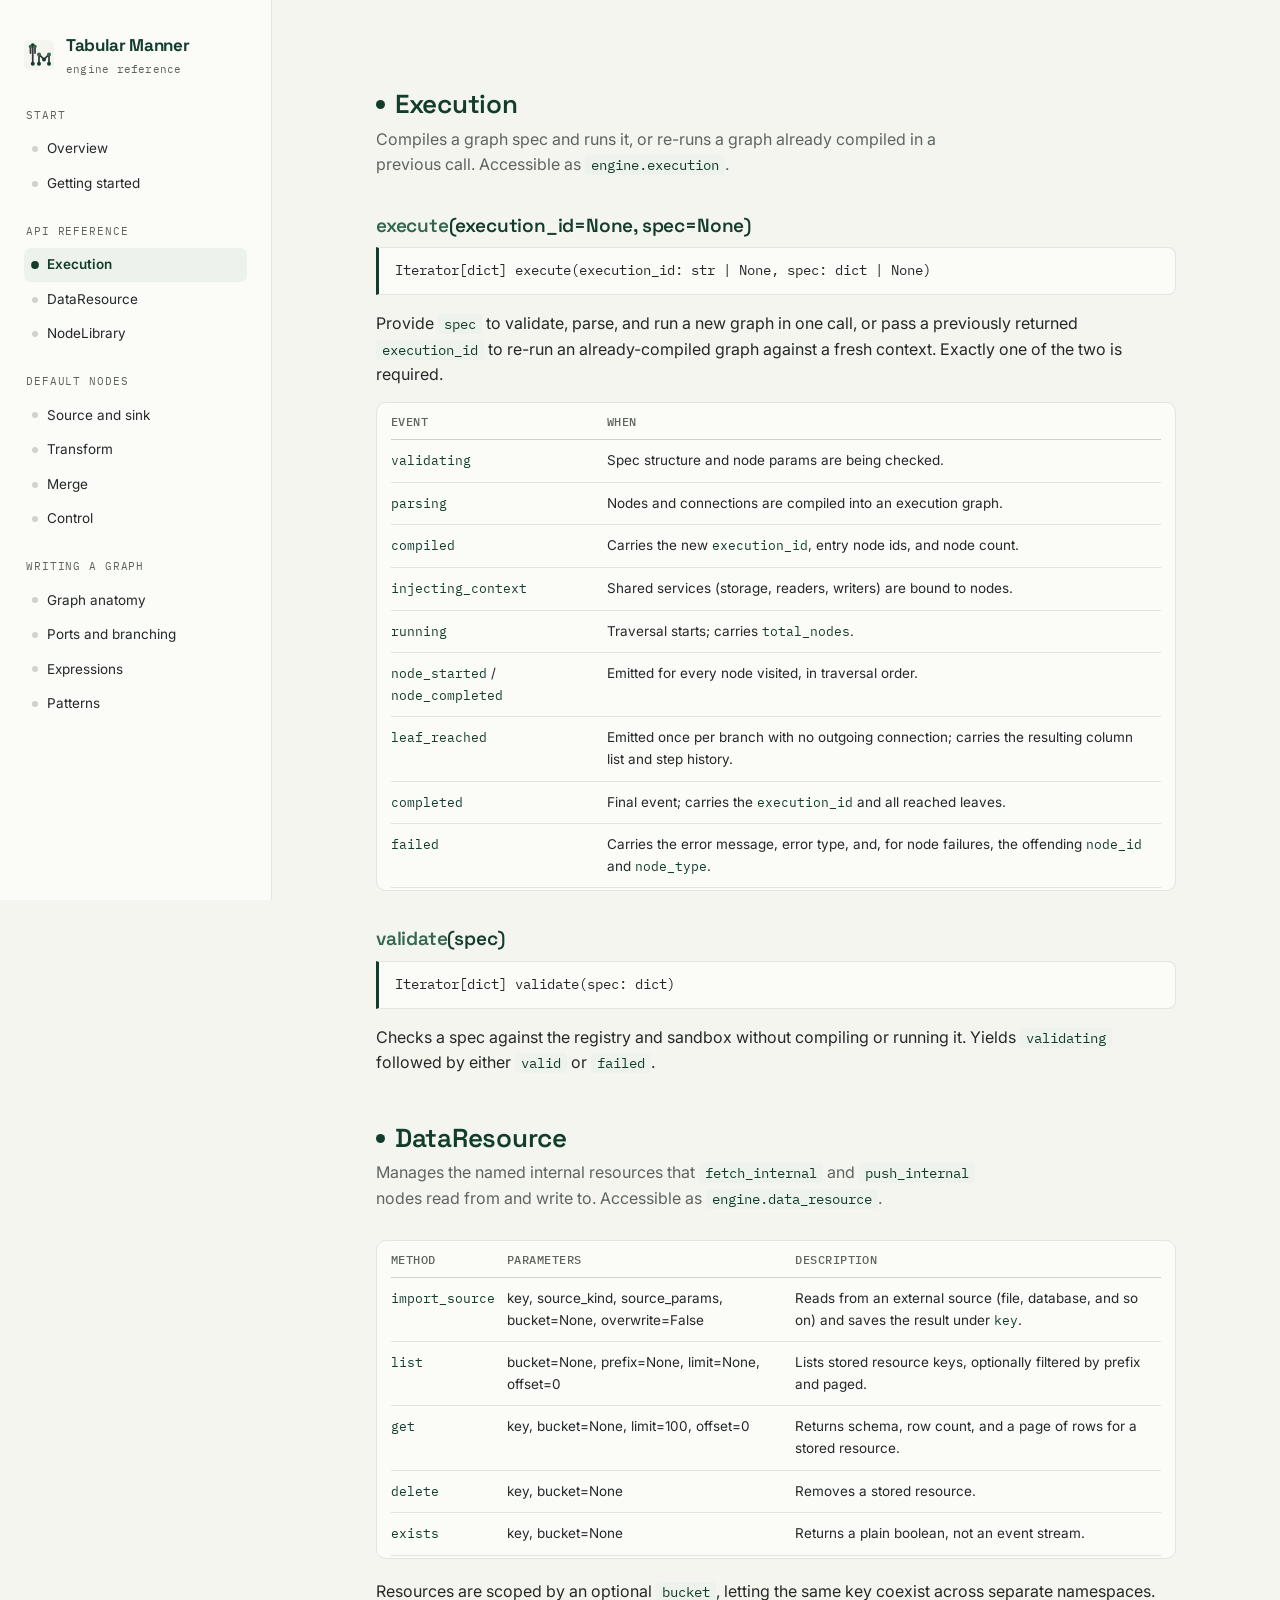
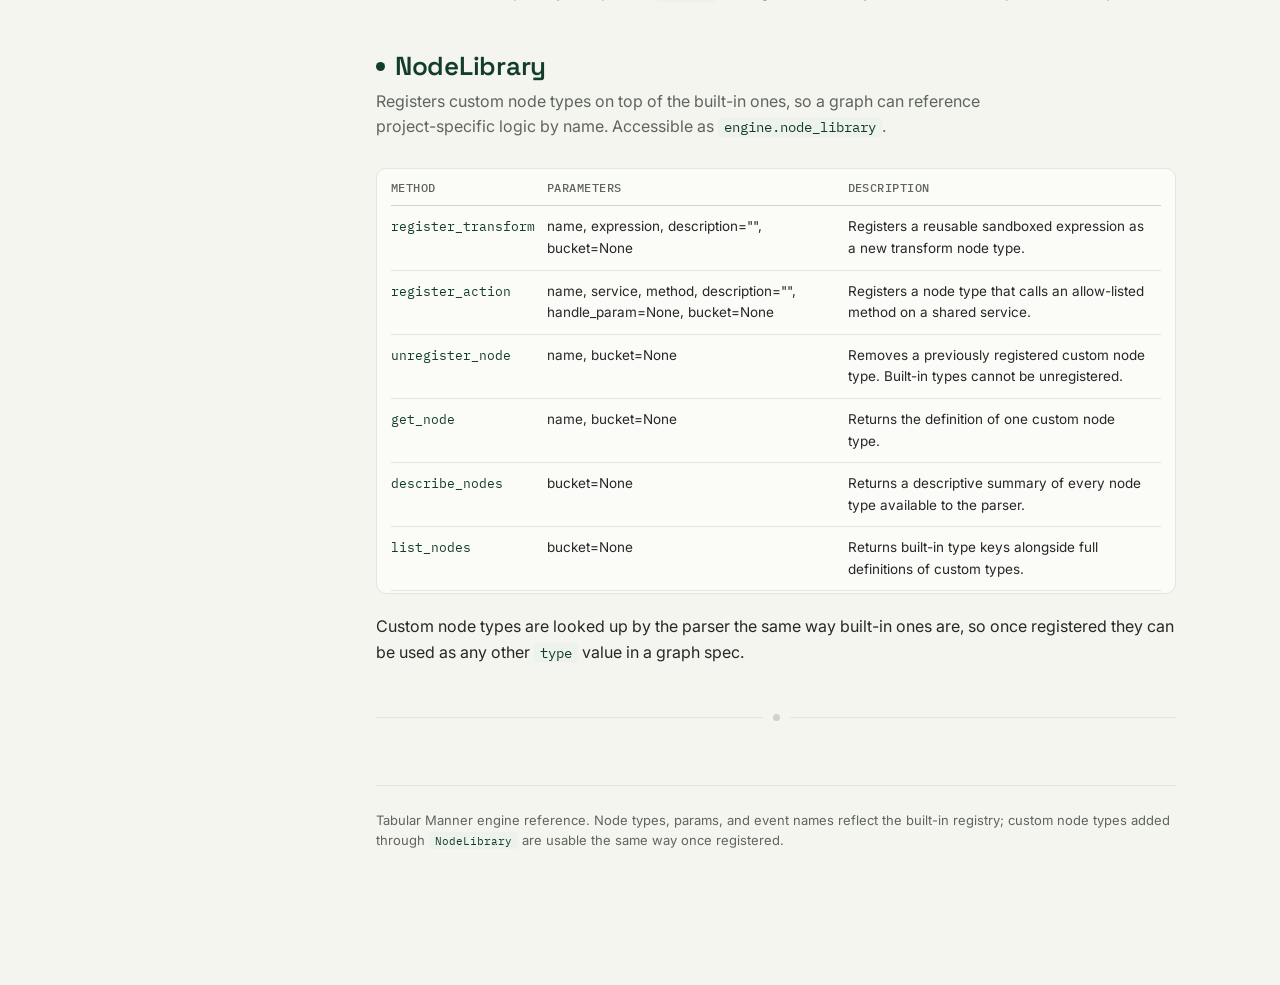
==== docs/api-reference.html @ 971b47f9 "docs: split reference into docs/ pages and drop root index.html" ====
<!DOCTYPE html>
<html lang="vi">
<head>
<meta charset="UTF-8">
<meta name="viewport" content="width=device-width, initial-scale=1.0">
<title>API reference - Tabular Manner</title>
<link rel="preconnect" href="https://fonts.googleapis.com">
<link rel="preconnect" href="https://fonts.gstatic.com" crossorigin>
<link href="https://fonts.googleapis.com/css2?family=Space+Grotesk:wght@400;500;600;700&family=Inter:wght@400;500;600&family=IBM+Plex+Mono:wght@400;500;600&display=swap" rel="stylesheet">
<link rel="stylesheet" href="assets/style.css">
</head>
<body>

<div class="shell">

  <nav class="sidebar">
    <a class="brand" href="index.html#top">
      <svg width="30" height="30" viewBox="0 0 240 240" xmlns="http://www.w3.org/2000/svg">
        <rect x="0" y="0" width="240" height="240" rx="40" fill="#F5F5EF"/>
        <g stroke="#343A3C" stroke-width="14" stroke-linecap="round" fill="none">
          <line x1="70" y1="42" x2="70" y2="190"/>
          <line x1="52" y1="52" x2="52" y2="104"/>
          <line x1="88" y1="52" x2="88" y2="104"/>
        </g>
        <circle cx="70" cy="42" r="16" fill="#123D2C"/>
        <circle cx="52" cy="52" r="14" fill="#32664D"/>
        <circle cx="88" cy="52" r="14" fill="#32664D"/>
        <circle cx="70" cy="190" r="16" fill="#123D2C"/>
        <path d="M 120 190 L 120 115 L 160 155 L 200 115 L 200 190" stroke="#343A3C" stroke-width="14" stroke-linecap="round" stroke-linejoin="round" fill="none"/>
        <circle cx="120" cy="190" r="16" fill="#123D2C"/>
        <circle cx="120" cy="115" r="16" fill="#32664D"/>
        <circle cx="160" cy="155" r="16" fill="#123D2C"/>
        <circle cx="200" cy="115" r="16" fill="#32664D"/>
        <circle cx="200" cy="190" r="16" fill="#123D2C"/>
      </svg>
      <span>
        <span class="brand-text">Tabular Manner</span>
        <span class="brand-sub">engine reference</span>
      </span>
    </a>

    <div class="nav-group">
      <p class="nav-eyebrow">Start</p>
      <ul>
        <li><a class="nav-link" href="index.html#overview"><span class="dot"></span>Overview</a></li>
        <li><a class="nav-link" href="index.html#getting-started"><span class="dot"></span>Getting started</a></li>
      </ul>
    </div>

    <div class="nav-group">
      <p class="nav-eyebrow">API reference</p>
      <ul>
        <li><a class="nav-link" href="api-reference.html#api-execution"><span class="dot"></span>Execution</a></li>
        <li><a class="nav-link" href="api-reference.html#api-data-resource"><span class="dot"></span>DataResource</a></li>
        <li><a class="nav-link" href="api-reference.html#api-node-library"><span class="dot"></span>NodeLibrary</a></li>
      </ul>
    </div>

    <div class="nav-group">
      <p class="nav-eyebrow">Default nodes</p>
      <ul>
        <li><a class="nav-link" href="nodes/io.html#nodes-io"><span class="dot"></span>Source and sink</a></li>
        <li><a class="nav-link" href="nodes/transform.html#nodes-transform"><span class="dot"></span>Transform</a></li>
        <li><a class="nav-link" href="nodes/merge.html#nodes-merge"><span class="dot"></span>Merge</a></li>
        <li><a class="nav-link" href="nodes/control.html#nodes-control"><span class="dot"></span>Control</a></li>
      </ul>
    </div>

    <div class="nav-group">
      <p class="nav-eyebrow">Writing a graph</p>
      <ul>
        <li><a class="nav-link" href="writing-a-graph.html#graph-anatomy"><span class="dot"></span>Graph anatomy</a></li>
        <li><a class="nav-link" href="writing-a-graph.html#graph-ports"><span class="dot"></span>Ports and branching</a></li>
        <li><a class="nav-link" href="writing-a-graph.html#graph-expressions"><span class="dot"></span>Expressions</a></li>
        <li><a class="nav-link" href="writing-a-graph.html#graph-examples"><span class="dot"></span>Patterns</a></li>
      </ul>
    </div>
  </nav>

  <main id="api-reference">
    <div class="content">

      <section id="api-execution">
        <h2>Execution</h2>
        <p class="section-desc">Compiles a graph spec and runs it, or re-runs a graph already compiled in a previous call. Accessible as <code class="inline">engine.execution</code>.</p>

        <h3><span class="mono-title">execute</span>(execution_id=None, spec=None)</h3>
        <div class="sig">Iterator[dict] execute(execution_id: str | None, spec: dict | None)</div>
        <p>Provide <code class="inline">spec</code> to validate, parse, and run a new graph in one call, or pass a previously returned <code class="inline">execution_id</code> to re-run an already-compiled graph against a fresh context. Exactly one of the two is required.</p>

        <div class="table-wrap">
          <table>
            <thead><tr><th>Event</th><th>When</th></tr></thead>
            <tbody>
              <tr><td><code>validating</code></td><td class="muted">Spec structure and node params are being checked.</td></tr>
              <tr><td><code>parsing</code></td><td class="muted">Nodes and connections are compiled into an execution graph.</td></tr>
              <tr><td><code>compiled</code></td><td class="muted">Carries the new <code>execution_id</code>, entry node ids, and node count.</td></tr>
              <tr><td><code>injecting_context</code></td><td class="muted">Shared services (storage, readers, writers) are bound to nodes.</td></tr>
              <tr><td><code>running</code></td><td class="muted">Traversal starts; carries <code>total_nodes</code>.</td></tr>
              <tr><td><code>node_started</code> / <code>node_completed</code></td><td class="muted">Emitted for every node visited, in traversal order.</td></tr>
              <tr><td><code>leaf_reached</code></td><td class="muted">Emitted once per branch with no outgoing connection; carries the resulting column list and step history.</td></tr>
              <tr><td><code>completed</code></td><td class="muted">Final event; carries the <code>execution_id</code> and all reached leaves.</td></tr>
              <tr><td><code>failed</code></td><td class="muted">Carries the error message, error type, and, for node failures, the offending <code>node_id</code> and <code>node_type</code>.</td></tr>
            </tbody>
          </table>
        </div>

        <h3><span class="mono-title">validate</span>(spec)</h3>
        <div class="sig">Iterator[dict] validate(spec: dict)</div>
        <p>Checks a spec against the registry and sandbox without compiling or running it. Yields <code class="inline">validating</code> followed by either <code class="inline">valid</code> or <code class="inline">failed</code>.</p>
      </section>

      <section id="api-data-resource">
        <h2>DataResource</h2>
        <p class="section-desc">Manages the named internal resources that <code class="inline">fetch_internal</code> and <code class="inline">push_internal</code> nodes read from and write to. Accessible as <code class="inline">engine.data_resource</code>.</p>

        <div class="table-wrap">
          <table>
            <thead><tr><th>Method</th><th>Parameters</th><th>Description</th></tr></thead>
            <tbody>
              <tr><td><code>import_source</code></td><td class="muted">key, source_kind, source_params, bucket=None, overwrite=False</td><td>Reads from an external source (file, database, and so on) and saves the result under <code>key</code>.</td></tr>
              <tr><td><code>list</code></td><td class="muted">bucket=None, prefix=None, limit=None, offset=0</td><td>Lists stored resource keys, optionally filtered by prefix and paged.</td></tr>
              <tr><td><code>get</code></td><td class="muted">key, bucket=None, limit=100, offset=0</td><td>Returns schema, row count, and a page of rows for a stored resource.</td></tr>
              <tr><td><code>delete</code></td><td class="muted">key, bucket=None</td><td>Removes a stored resource.</td></tr>
              <tr><td><code>exists</code></td><td class="muted">key, bucket=None</td><td>Returns a plain boolean, not an event stream.</td></tr>
            </tbody>
          </table>
        </div>
        <p>Resources are scoped by an optional <code class="inline">bucket</code>, letting the same key coexist across separate namespaces.</p>
      </section>

      <section id="api-node-library">
        <h2>NodeLibrary</h2>
        <p class="section-desc">Registers custom node types on top of the built-in ones, so a graph can reference project-specific logic by name. Accessible as <code class="inline">engine.node_library</code>.</p>

        <div class="table-wrap">
          <table>
            <thead><tr><th>Method</th><th>Parameters</th><th>Description</th></tr></thead>
            <tbody>
              <tr><td><code>register_transform</code></td><td class="muted">name, expression, description="", bucket=None</td><td>Registers a reusable sandboxed expression as a new transform node type.</td></tr>
              <tr><td><code>register_action</code></td><td class="muted">name, service, method, description="", handle_param=None, bucket=None</td><td>Registers a node type that calls an allow-listed method on a shared service.</td></tr>
              <tr><td><code>unregister_node</code></td><td class="muted">name, bucket=None</td><td>Removes a previously registered custom node type. Built-in types cannot be unregistered.</td></tr>
              <tr><td><code>get_node</code></td><td class="muted">name, bucket=None</td><td>Returns the definition of one custom node type.</td></tr>
              <tr><td><code>describe_nodes</code></td><td class="muted">bucket=None</td><td>Returns a descriptive summary of every node type available to the parser.</td></tr>
              <tr><td><code>list_nodes</code></td><td class="muted">bucket=None</td><td>Returns built-in type keys alongside full definitions of custom types.</td></tr>
            </tbody>
          </table>
        </div>
        <p>Custom node types are looked up by the parser the same way built-in ones are, so once registered they can be used as any other <code class="inline">type</code> value in a graph spec.</p>
      </section>

      <div class="edge-divider"><span class="node"></span></div>



      <footer>
        <p>Tabular Manner engine reference. Node types, params, and event names reflect the built-in registry; custom node types added through <code class="inline">NodeLibrary</code> are usable the same way once registered.</p>
      </footer>

    </div>
  </main>

</div>

<script src="assets/site.js"></script>

</body>
</html>
---- docs/assets/style.css ----
:root{
    --paper:#F5F5EF;
    --paper-soft:#FBFBF8;
    --line:#E2E5E0;
    --line-strong:#CFD3CB;
    --ink:#242927;
    --ink-soft:#5E655F;
    --forest:#123D2C;
    --sage:#32664D;
    --sage-soft:#EDF2EC;
    --code-bg:#12241C;
    --code-ink:#DDE8E0;
    --code-accent:#8FC9A6;
    --radius:10px;
    --maxw:800px;
    --nav-w:272px;
  }

  *{ box-sizing:border-box; }

  html{ scroll-behavior:smooth; }
  @media (prefers-reduced-motion: reduce){
    html{ scroll-behavior:auto; }
    *{ animation-duration:0.001ms !important; transition-duration:0.001ms !important; }
  }

  body{
    margin:0;
    background:var(--paper);
    color:var(--ink);
    font-family:'Inter', system-ui, sans-serif;
    font-size:16px;
    line-height:1.6;
  }

  ::selection{ background:var(--sage); color:var(--paper); }

  h1,h2,h3,h4{
    font-family:'Space Grotesk', 'Inter', sans-serif;
    color:var(--forest);
    font-weight:600;
    line-height:1.25;
    letter-spacing:-0.01em;
  }

  code, pre, .mono{
    font-family:'IBM Plex Mono', ui-monospace, monospace;
  }

  a{ color:var(--sage); }

  /* ---------- layout shell ---------- */

  .shell{
    display:grid;
    grid-template-columns:var(--nav-w) 1fr;
    min-height:100vh;
  }

  .sidebar{
    position:sticky;
    top:0;
    height:100vh;
    overflow-y:auto;
    padding:32px 24px 40px;
    border-right:1px solid var(--line);
    background:var(--paper-soft);
  }

  .brand{
    display:flex;
    align-items:center;
    gap:12px;
    margin-bottom:28px;
    text-decoration:none;
  }

  .brand svg{ flex:none; }

  .brand-text{
    font-family:'Space Grotesk', sans-serif;
    font-weight:700;
    font-size:17px;
    color:var(--forest);
    letter-spacing:-0.02em;
  }

  .brand-sub{
    display:block;
    font-family:'IBM Plex Mono', monospace;
    font-weight:400;
    font-size:11px;
    color:var(--ink-soft);
    letter-spacing:0.02em;
    margin-top:2px;
  }

  .nav-group{ margin-bottom:22px; }

  .nav-eyebrow{
    font-family:'IBM Plex Mono', monospace;
    font-size:11px;
    text-transform:uppercase;
    letter-spacing:0.08em;
    color:var(--ink-soft);
    margin:0 0 8px 2px;
  }

  .nav-group ul{
    list-style:none;
    margin:0; padding:0;
  }

  .nav-group li{ margin:0; }

  .nav-link{
    display:flex;
    align-items:center;
    gap:9px;
    padding:6px 8px;
    margin:1px 0;
    border-radius:7px;
    text-decoration:none;
    color:var(--ink);
    font-size:13.5px;
    transition:background 0.15s ease, color 0.15s ease;
  }

  .nav-link .dot{
    width:6px; height:6px;
    border-radius:50%;
    background:var(--line-strong);
    flex:none;
    transition:background 0.15s ease, transform 0.15s ease;
  }

  .nav-link:hover{ background:var(--sage-soft); color:var(--forest); }

  .nav-link.active{
    background:var(--sage-soft);
    color:var(--forest);
    font-weight:600;
  }

  .nav-link.active .dot{
    background:var(--forest);
    transform:scale(1.3);
  }

  main{
    padding:56px 48px 120px;
  }

  .content{
    max-width:var(--maxw);
    margin:0 auto;
  }

  /* ---------- hero ---------- */

  .hero{
    margin-bottom:56px;
  }

  .hero-eyebrow{
    font-family:'IBM Plex Mono', monospace;
    font-size:12px;
    text-transform:uppercase;
    letter-spacing:0.1em;
    color:var(--sage);
    margin-bottom:14px;
  }

  .hero h1{
    font-size:40px;
    margin:0 0 16px;
  }

  .hero p.lead{
    font-size:17px;
    color:var(--ink-soft);
    max-width:620px;
    margin:0 0 32px;
  }

  .arch-diagram{
    border:1px solid var(--line);
    border-radius:var(--radius);
    background:var(--paper-soft);
    padding:28px 20px 20px;
  }

  .arch-diagram svg{ display:block; width:100%; height:auto; }

  .arch-caption{
    font-family:'IBM Plex Mono', monospace;
    font-size:12px;
    color:var(--ink-soft);
    text-align:center;
    margin-top:10px;
  }

  /* ---------- sections ---------- */

  section{
    padding-top:64px;
    margin-top:-32px;
    scroll-margin-top:24px;
  }

  section > h2{
    font-size:26px;
    display:flex;
    align-items:center;
    gap:10px;
    margin:0 0 6px;
  }

  section > h2::before{
    content:"";
    width:9px; height:9px;
    border-radius:50%;
    background:var(--forest);
    flex:none;
  }

  .section-desc{
    color:var(--ink-soft);
    max-width:620px;
    margin:0 0 28px;
  }

  h3{
    font-size:19px;
    margin:36px 0 10px;
  }

  h3 .mono-title{
    color:var(--sage);
  }

  h4{
    font-size:14px;
    text-transform:uppercase;
    letter-spacing:0.05em;
    color:var(--ink-soft);
    font-family:'IBM Plex Mono', monospace;
    font-weight:500;
    margin:22px 0 8px;
  }

  p{ margin:0 0 14px; }

  .edge-divider{
    display:flex;
    align-items:center;
    gap:10px;
    margin:48px 0;
  }
  .edge-divider::before, .edge-divider::after{
    content:"";
    flex:1;
    height:1px;
    background:var(--line);
  }
  .edge-divider .node{
    width:7px; height:7px;
    border-radius:50%;
    background:var(--line-strong);
    flex:none;
  }

  /* ---------- code blocks ---------- */

  .code-block{
    position:relative;
    background:var(--code-bg);
    color:var(--code-ink);
    border-radius:var(--radius);
    padding:18px 20px;
    margin:0 0 18px;
    overflow-x:auto;
    font-size:13.5px;
    line-height:1.65;
  }

  .code-block pre{ margin:0; }

  .code-block .tok-key{ color:var(--code-accent); }
  .code-block .tok-str{ color:#E8C98F; }
  .code-block .tok-com{ color:#7C9284; font-style:italic; }

  .copy-btn{
    position:absolute;
    top:10px; right:10px;
    background:rgba(255,255,255,0.06);
    border:1px solid rgba(255,255,255,0.12);
    color:var(--code-ink);
    font-family:'IBM Plex Mono', monospace;
    font-size:11px;
    padding:4px 9px;
    border-radius:6px;
    cursor:pointer;
    opacity:0;
    transition:opacity 0.15s ease, background 0.15s ease;
  }

  .code-block:hover .copy-btn{ opacity:1; }
  .copy-btn:hover{ background:rgba(255,255,255,0.14); }
  .copy-btn:focus-visible{ opacity:1; outline:2px solid var(--code-accent); outline-offset:1px; }

  .sig{
    font-family:'IBM Plex Mono', monospace;
    background:var(--paper-soft);
    border:1px solid var(--line);
    border-left:3px solid var(--forest);
    border-radius:0 8px 8px 0;
    padding:12px 16px;
    font-size:13.5px;
    margin:0 0 16px;
    overflow-x:auto;
    white-space:pre;
  }

  code.inline{
    background:var(--sage-soft);
    color:var(--forest);
    padding:1px 6px;
    border-radius:4px;
    font-size:0.88em;
  }

  /* ---------- tables ---------- */

  table{
    width:100%;
    border-collapse:collapse;
    margin:0 0 20px;
    font-size:13.5px;
  }

  th{
    text-align:left;
    font-family:'IBM Plex Mono', monospace;
    font-weight:500;
    font-size:11.5px;
    text-transform:uppercase;
    letter-spacing:0.04em;
    color:var(--ink-soft);
    border-bottom:1px solid var(--line-strong);
    padding:8px 12px 8px 0;
  }

  td{
    padding:10px 12px 10px 0;
    border-bottom:1px solid var(--line);
    vertical-align:top;
    color:var(--ink);
  }

  td code, th code{
    font-family:'IBM Plex Mono', monospace;
    font-size:12.5px;
    color:var(--forest);
  }

  td .ok{ color:var(--sage); font-weight:600; }
  td .muted{ color:var(--ink-soft); }

  .table-wrap{
    overflow-x:auto;
    border:1px solid var(--line);
    border-radius:var(--radius);
    padding:2px 14px;
    background:var(--paper-soft);
    margin-bottom:20px;
  }

  .table-wrap table{ margin-bottom:0; }

  /* ---------- badges / callouts ---------- */

  .badge{
    display:inline-block;
    font-family:'IBM Plex Mono', monospace;
    font-size:10.5px;
    text-transform:uppercase;
    letter-spacing:0.04em;
    padding:2px 8px;
    border-radius:20px;
    margin-left:8px;
    vertical-align:middle;
  }
  .badge.source{ background:#E7F0EA; color:var(--forest); }
  .badge.sink{ background:#F2EAE0; color:#7A4A21; }
  .badge.transform{ background:var(--sage-soft); color:var(--sage); }
  .badge.merge{ background:#EAE6F2; color:#4B3B7A; }
  .badge.control{ background:#F2E7E7; color:#7A2121; }

  .callout{
    border:1px solid var(--line);
    border-left:3px solid var(--sage);
    background:var(--paper-soft);
    border-radius:0 8px 8px 0;
    padding:14px 18px;
    margin:0 0 20px;
    font-size:14.5px;
  }

  .callout.warn{ border-left-color:#B25B2C; }
  .callout strong{ color:var(--forest); }

  .card-grid{
    display:grid;
    grid-template-columns:1fr 1fr;
    gap:14px;
    margin-bottom:20px;
  }

  @media (max-width:640px){
    .card-grid{ grid-template-columns:1fr; }
  }

  .card{
    border:1px solid var(--line);
    border-radius:var(--radius);
    padding:16px 18px;
    background:var(--paper-soft);
  }

  .card h4{ margin-top:0; }

  .card .step-num{
    font-family:'Space Grotesk', sans-serif;
    font-weight:700;
    font-size:22px;
    color:var(--line-strong);
    display:block;
    margin-bottom:6px;
  }

  footer{
    max-width:var(--maxw);
    margin:64px auto 0;
    padding-top:24px;
    border-top:1px solid var(--line);
    color:var(--ink-soft);
    font-size:13px;
  }

  @media (max-width:920px){
    .shell{ grid-template-columns:1fr; }
    .sidebar{ position:relative; height:auto; }
    main{ padding:40px 24px 100px; }
  }
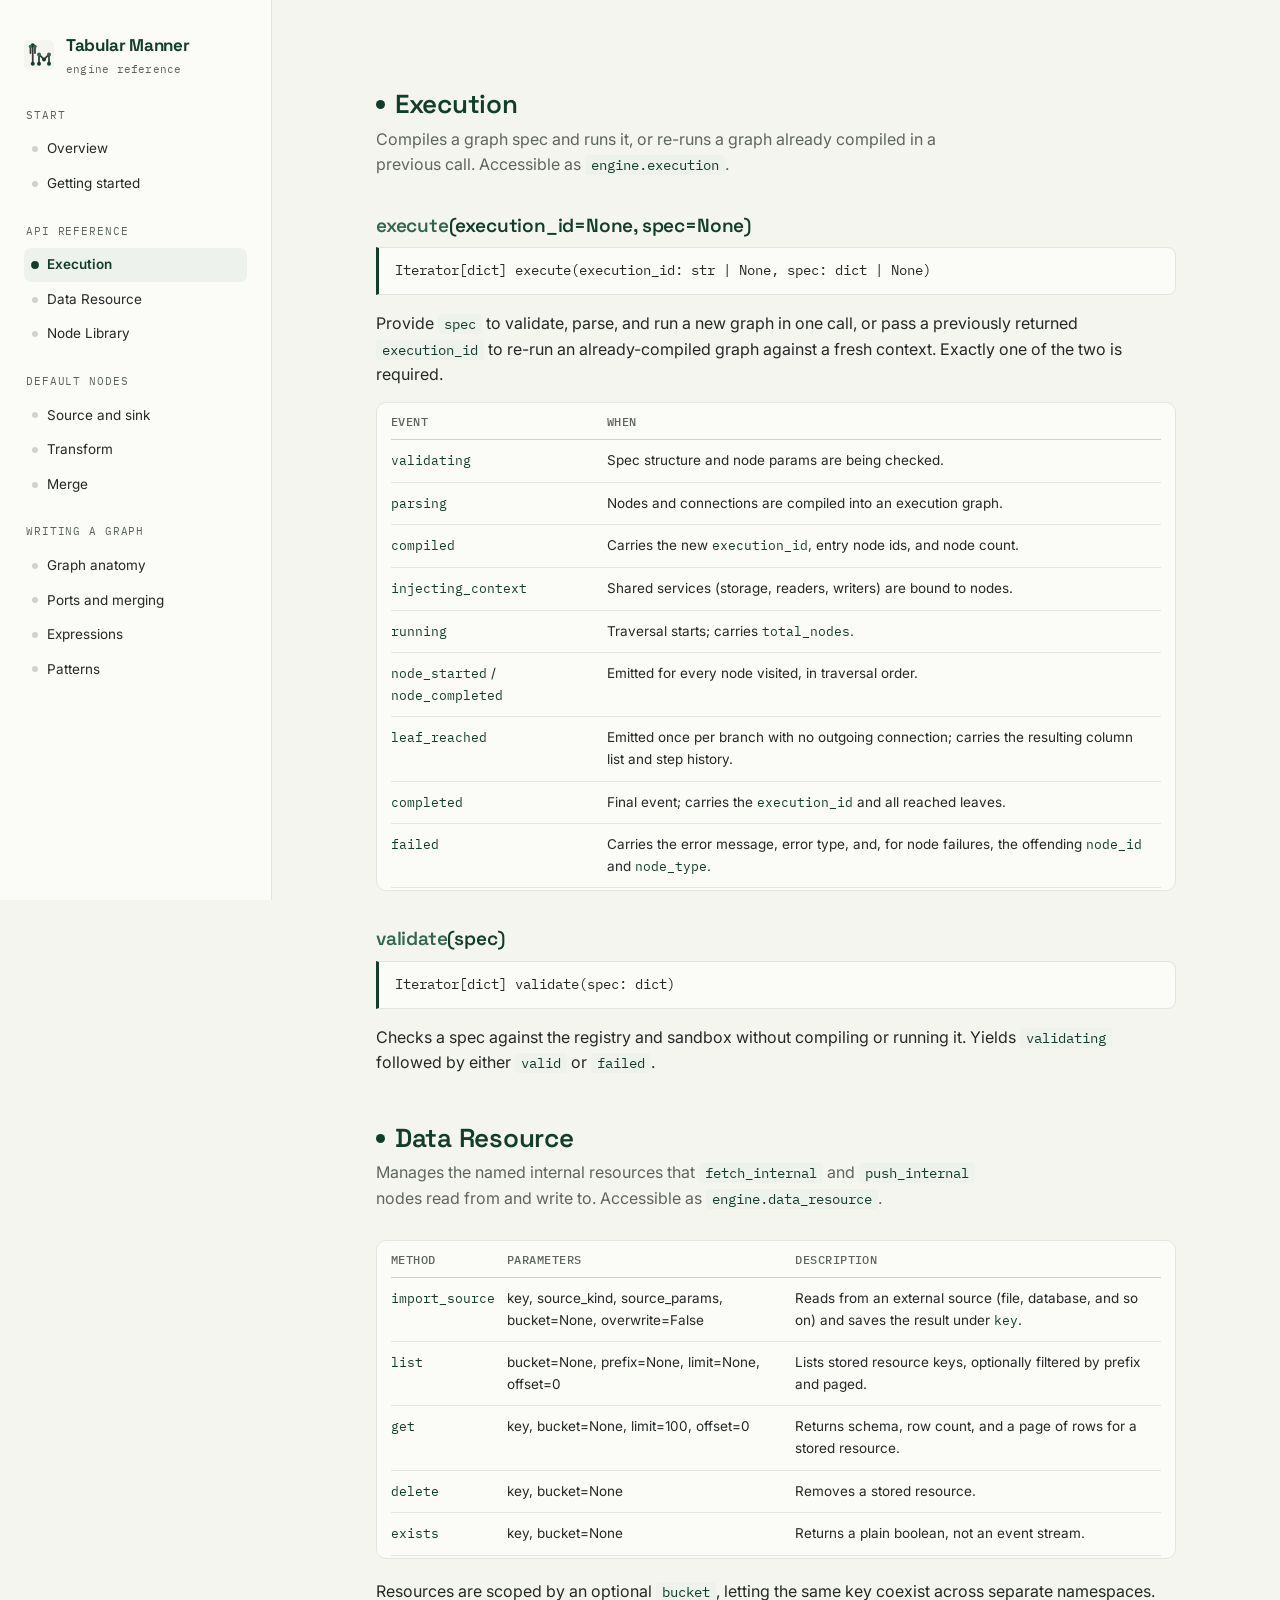
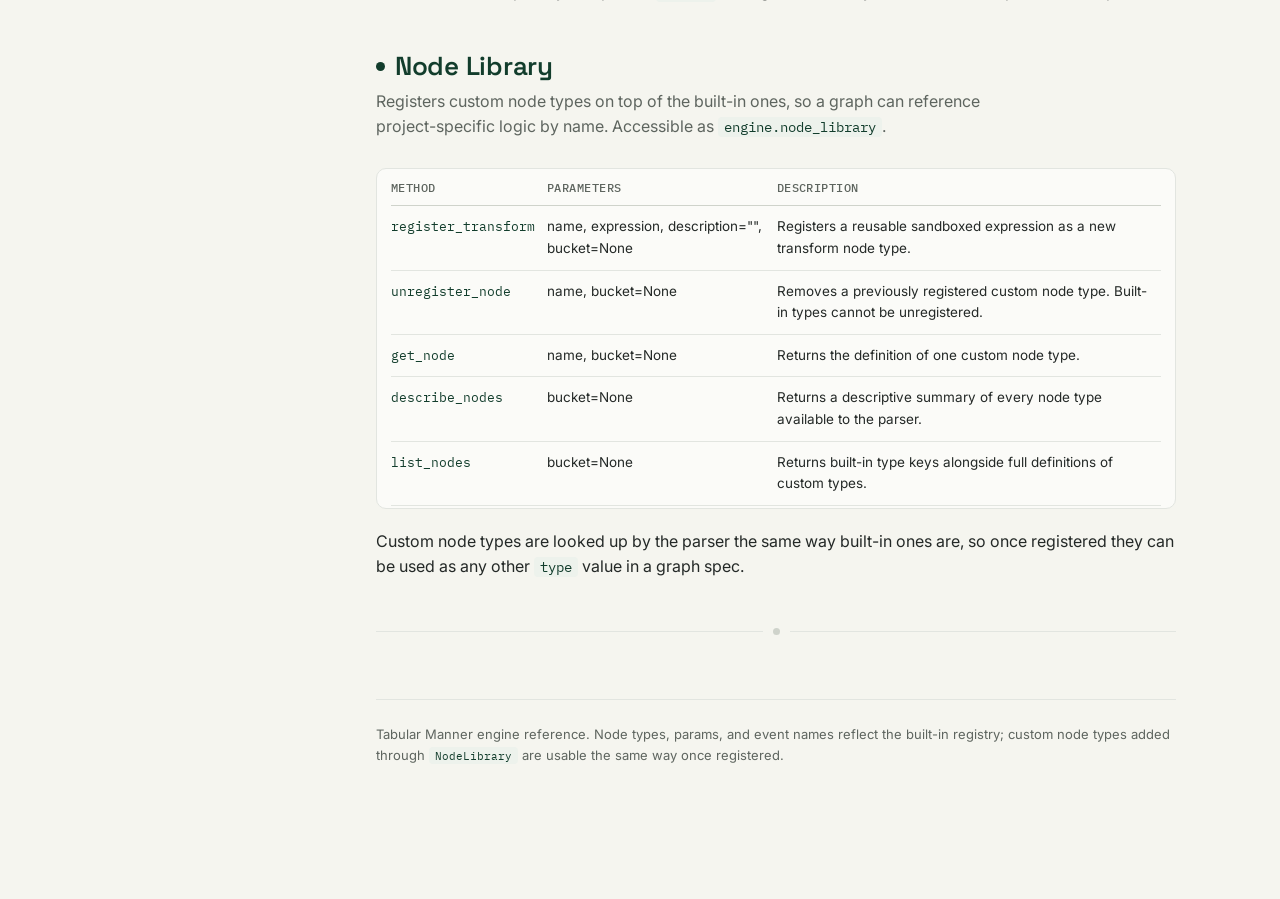
==== commit 29a5ca6f: "feature(engine): add engine lifecycle management module" ====
--- a/docs/api-reference.html
+++ b/docs/api-reference.html
@@ -46,13 +46,13 @@
         <li><a class="nav-link" href="index.html#getting-started"><span class="dot"></span>Getting started</a></li>
       </ul>
     </div>
-
+    
     <div class="nav-group">
       <p class="nav-eyebrow">API reference</p>
       <ul>
         <li><a class="nav-link" href="api-reference.html#api-execution"><span class="dot"></span>Execution</a></li>
-        <li><a class="nav-link" href="api-reference.html#api-data-resource"><span class="dot"></span>DataResource</a></li>
-        <li><a class="nav-link" href="api-reference.html#api-node-library"><span class="dot"></span>NodeLibrary</a></li>
+        <li><a class="nav-link" href="api-reference.html#api-data-resource"><span class="dot"></span>Data Resource</a></li>
+        <li><a class="nav-link" href="api-reference.html#api-node-library"><span class="dot"></span>Node Library</a></li>
       </ul>
     </div>
 
@@ -62,7 +62,6 @@
         <li><a class="nav-link" href="nodes/io.html#nodes-io"><span class="dot"></span>Source and sink</a></li>
         <li><a class="nav-link" href="nodes/transform.html#nodes-transform"><span class="dot"></span>Transform</a></li>
         <li><a class="nav-link" href="nodes/merge.html#nodes-merge"><span class="dot"></span>Merge</a></li>
-        <li><a class="nav-link" href="nodes/control.html#nodes-control"><span class="dot"></span>Control</a></li>
       </ul>
     </div>
 
@@ -70,7 +69,7 @@
       <p class="nav-eyebrow">Writing a graph</p>
       <ul>
         <li><a class="nav-link" href="writing-a-graph.html#graph-anatomy"><span class="dot"></span>Graph anatomy</a></li>
-        <li><a class="nav-link" href="writing-a-graph.html#graph-ports"><span class="dot"></span>Ports and branching</a></li>
+        <li><a class="nav-link" href="writing-a-graph.html#graph-ports"><span class="dot"></span>Ports and merging</a></li>
         <li><a class="nav-link" href="writing-a-graph.html#graph-expressions"><span class="dot"></span>Expressions</a></li>
         <li><a class="nav-link" href="writing-a-graph.html#graph-examples"><span class="dot"></span>Patterns</a></li>
       </ul>
@@ -111,7 +110,7 @@
       </section>
 
       <section id="api-data-resource">
-        <h2>DataResource</h2>
+        <h2>Data Resource</h2>
         <p class="section-desc">Manages the named internal resources that <code class="inline">fetch_internal</code> and <code class="inline">push_internal</code> nodes read from and write to. Accessible as <code class="inline">engine.data_resource</code>.</p>
 
         <div class="table-wrap">
@@ -130,7 +129,7 @@
       </section>
 
       <section id="api-node-library">
-        <h2>NodeLibrary</h2>
+        <h2>Node Library</h2>
         <p class="section-desc">Registers custom node types on top of the built-in ones, so a graph can reference project-specific logic by name. Accessible as <code class="inline">engine.node_library</code>.</p>
 
         <div class="table-wrap">
@@ -138,7 +137,6 @@
             <thead><tr><th>Method</th><th>Parameters</th><th>Description</th></tr></thead>
             <tbody>
               <tr><td><code>register_transform</code></td><td class="muted">name, expression, description="", bucket=None</td><td>Registers a reusable sandboxed expression as a new transform node type.</td></tr>
-              <tr><td><code>register_action</code></td><td class="muted">name, service, method, description="", handle_param=None, bucket=None</td><td>Registers a node type that calls an allow-listed method on a shared service.</td></tr>
               <tr><td><code>unregister_node</code></td><td class="muted">name, bucket=None</td><td>Removes a previously registered custom node type. Built-in types cannot be unregistered.</td></tr>
               <tr><td><code>get_node</code></td><td class="muted">name, bucket=None</td><td>Returns the definition of one custom node type.</td></tr>
               <tr><td><code>describe_nodes</code></td><td class="muted">bucket=None</td><td>Returns a descriptive summary of every node type available to the parser.</td></tr>
@@ -150,9 +148,7 @@
       </section>
 
       <div class="edge-divider"><span class="node"></span></div>
-
-
-
+      
       <footer>
         <p>Tabular Manner engine reference. Node types, params, and event names reflect the built-in registry; custom node types added through <code class="inline">NodeLibrary</code> are usable the same way once registered.</p>
       </footer>
--- a/docs/assets/style.css
+++ b/docs/assets/style.css
@@ -438,7 +438,7 @@
     display:block;
     margin-bottom:6px;
   }
-
+  
   footer{
     max-width:var(--maxw);
     margin:64px auto 0;
@@ -452,4 +452,4 @@
     .shell{ grid-template-columns:1fr; }
     .sidebar{ position:relative; height:auto; }
     main{ padding:40px 24px 100px; }
-  }
+  }
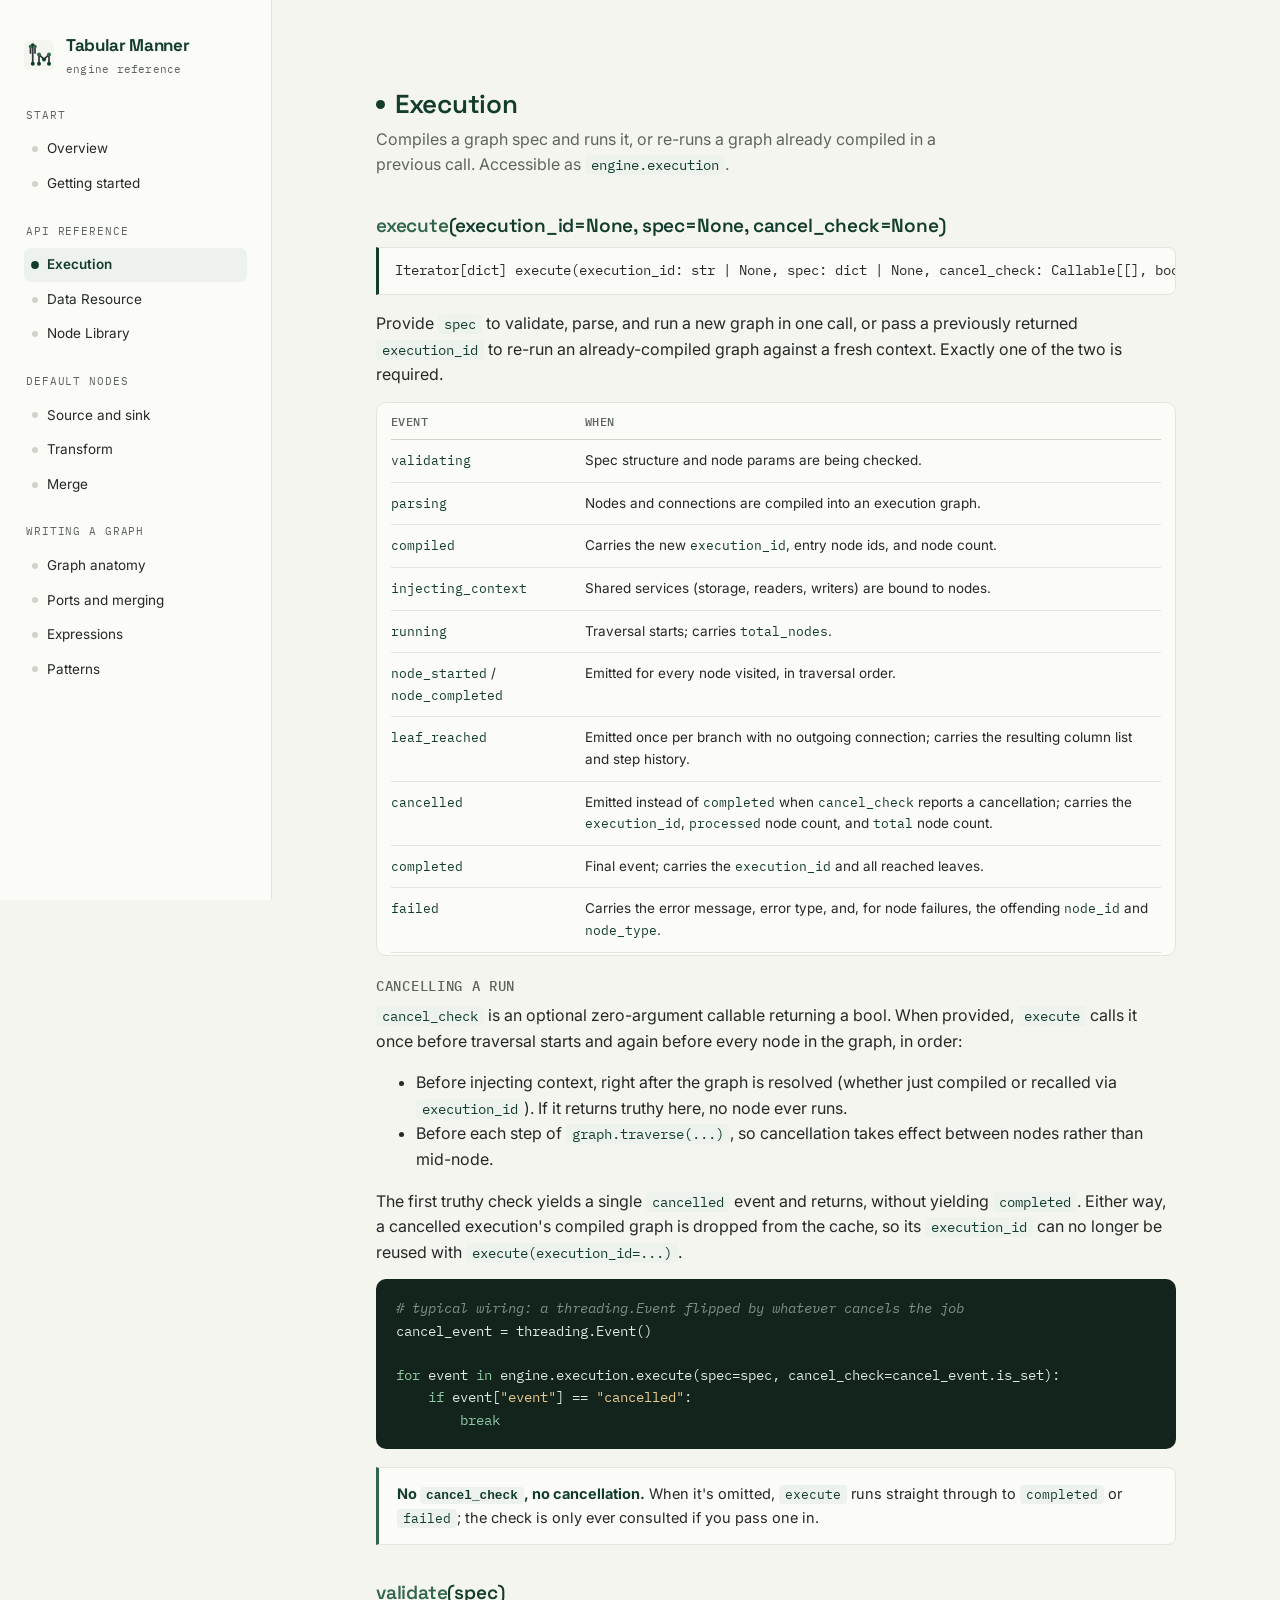
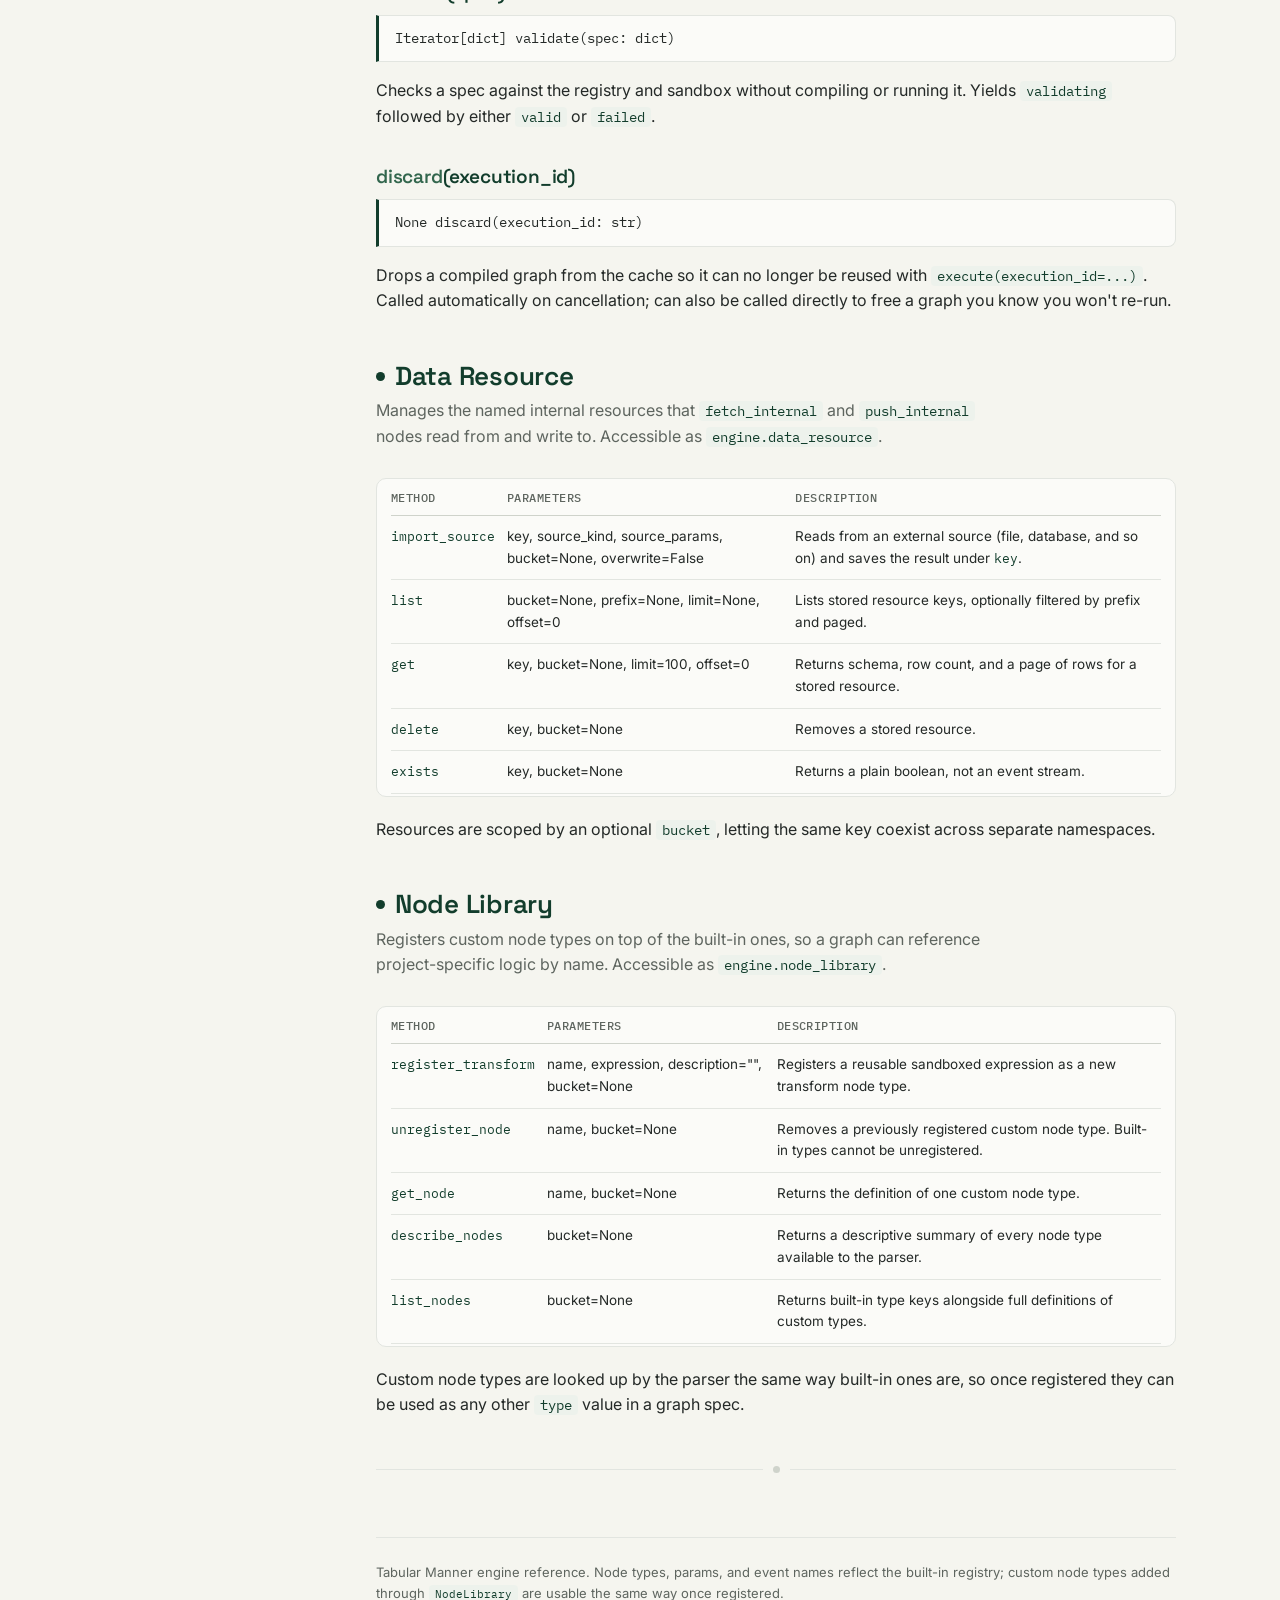
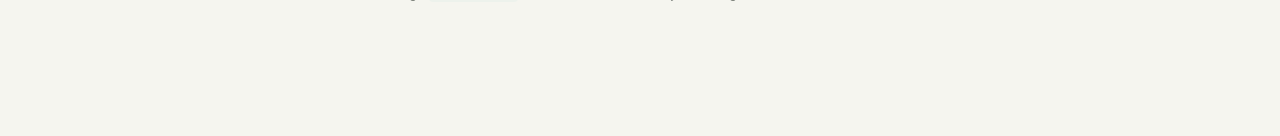
==== commit bcce04ed: "refactor(engine): remove unused cancel_event path from Graph.traverse" ====
--- a/docs/api-reference.html
+++ b/docs/api-reference.html
@@ -83,8 +83,8 @@
         <h2>Execution</h2>
         <p class="section-desc">Compiles a graph spec and runs it, or re-runs a graph already compiled in a previous call. Accessible as <code class="inline">engine.execution</code>.</p>
 
-        <h3><span class="mono-title">execute</span>(execution_id=None, spec=None)</h3>
-        <div class="sig">Iterator[dict] execute(execution_id: str | None, spec: dict | None)</div>
+        <h3><span class="mono-title">execute</span>(execution_id=None, spec=None, cancel_check=None)</h3>
+        <div class="sig">Iterator[dict] execute(execution_id: str | None, spec: dict | None, cancel_check: Callable[[], bool] | None)</div>
         <p>Provide <code class="inline">spec</code> to validate, parse, and run a new graph in one call, or pass a previously returned <code class="inline">execution_id</code> to re-run an already-compiled graph against a fresh context. Exactly one of the two is required.</p>
 
         <div class="table-wrap">
@@ -98,15 +98,42 @@
               <tr><td><code>running</code></td><td class="muted">Traversal starts; carries <code>total_nodes</code>.</td></tr>
               <tr><td><code>node_started</code> / <code>node_completed</code></td><td class="muted">Emitted for every node visited, in traversal order.</td></tr>
               <tr><td><code>leaf_reached</code></td><td class="muted">Emitted once per branch with no outgoing connection; carries the resulting column list and step history.</td></tr>
+              <tr><td><code>cancelled</code></td><td class="muted">Emitted instead of <code>completed</code> when <code>cancel_check</code> reports a cancellation; carries the <code>execution_id</code>, <code>processed</code> node count, and <code>total</code> node count.</td></tr>
               <tr><td><code>completed</code></td><td class="muted">Final event; carries the <code>execution_id</code> and all reached leaves.</td></tr>
               <tr><td><code>failed</code></td><td class="muted">Carries the error message, error type, and, for node failures, the offending <code>node_id</code> and <code>node_type</code>.</td></tr>
             </tbody>
           </table>
         </div>
 
+        <h4>Cancelling a run</h4>
+        <p><code class="inline">cancel_check</code> is an optional zero-argument callable returning a bool. When provided, <code class="inline">execute</code> calls it once before traversal starts and again before every node in the graph, in order:</p>
+        <ul>
+          <li>Before injecting context, right after the graph is resolved (whether just compiled or recalled via <code class="inline">execution_id</code>). If it returns truthy here, no node ever runs.</li>
+          <li>Before each step of <code class="inline">graph.traverse(...)</code>, so cancellation takes effect between nodes rather than mid-node.</li>
+        </ul>
+        <p>The first truthy check yields a single <code class="inline">cancelled</code> event and returns, without yielding <code class="inline">completed</code>. Either way, a cancelled execution's compiled graph is dropped from the cache, so its <code class="inline">execution_id</code> can no longer be reused with <code class="inline">execute(execution_id=...)</code>.</p>
+
+        <div class="code-block">
+          <button class="copy-btn" onclick="copyBlock(this)">copy</button>
+          <pre><span class="tok-com"># typical wiring: a threading.Event flipped by whatever cancels the job</span>
+cancel_event = threading.Event()
+
+<span class="tok-key">for</span> event <span class="tok-key">in</span> engine.execution.execute(spec=spec, cancel_check=cancel_event.is_set):
+    <span class="tok-key">if</span> event[<span class="tok-str">"event"</span>] == <span class="tok-str">"cancelled"</span>:
+        <span class="tok-key">break</span></pre>
+        </div>
+
+        <div class="callout">
+          <strong>No <code class="inline">cancel_check</code>, no cancellation.</strong> When it's omitted, <code class="inline">execute</code> runs straight through to <code class="inline">completed</code> or <code class="inline">failed</code>; the check is only ever consulted if you pass one in.
+        </div>
+
         <h3><span class="mono-title">validate</span>(spec)</h3>
         <div class="sig">Iterator[dict] validate(spec: dict)</div>
         <p>Checks a spec against the registry and sandbox without compiling or running it. Yields <code class="inline">validating</code> followed by either <code class="inline">valid</code> or <code class="inline">failed</code>.</p>
+
+        <h3><span class="mono-title">discard</span>(execution_id)</h3>
+        <div class="sig">None discard(execution_id: str)</div>
+        <p>Drops a compiled graph from the cache so it can no longer be reused with <code class="inline">execute(execution_id=...)</code>. Called automatically on cancellation; can also be called directly to free a graph you know you won't re-run.</p>
       </section>
 
       <section id="api-data-resource">
@@ -161,4 +188,4 @@
 <script src="assets/site.js"></script>
 
 </body>
-</html>
+</html>
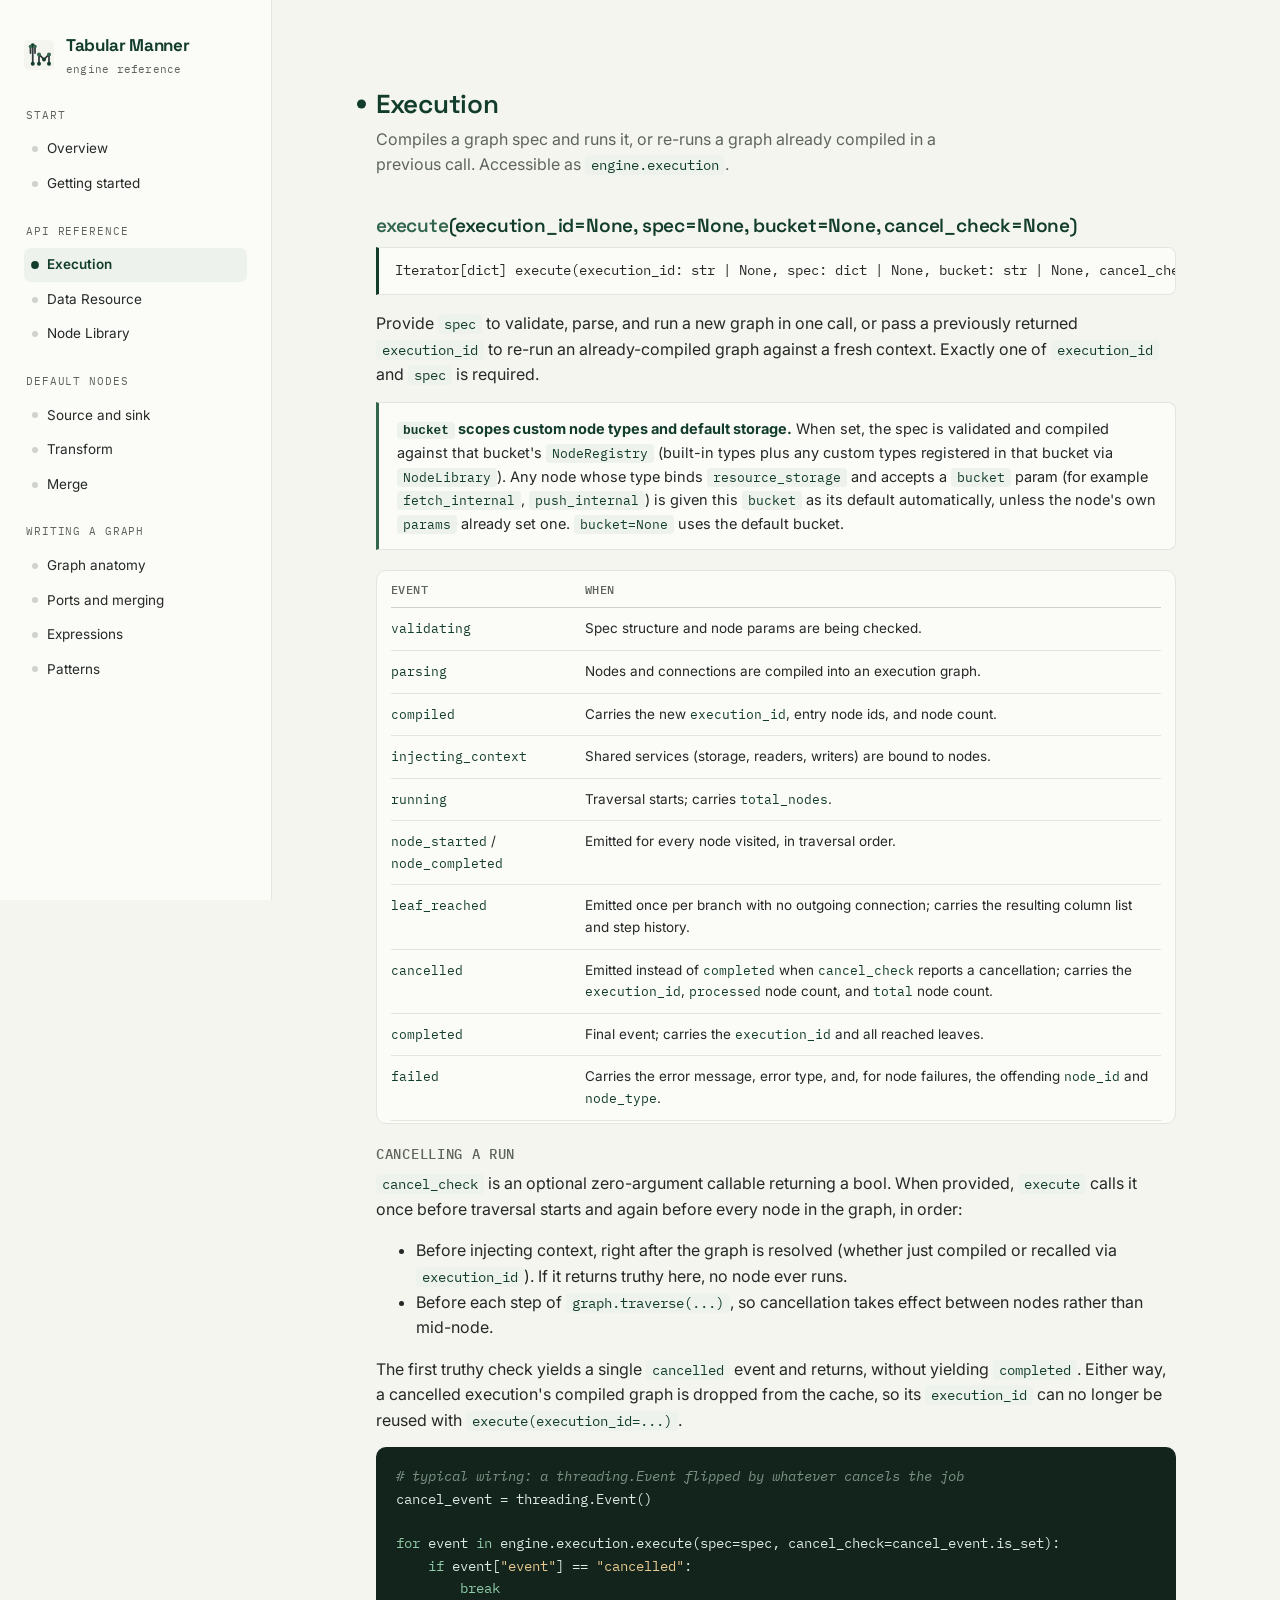
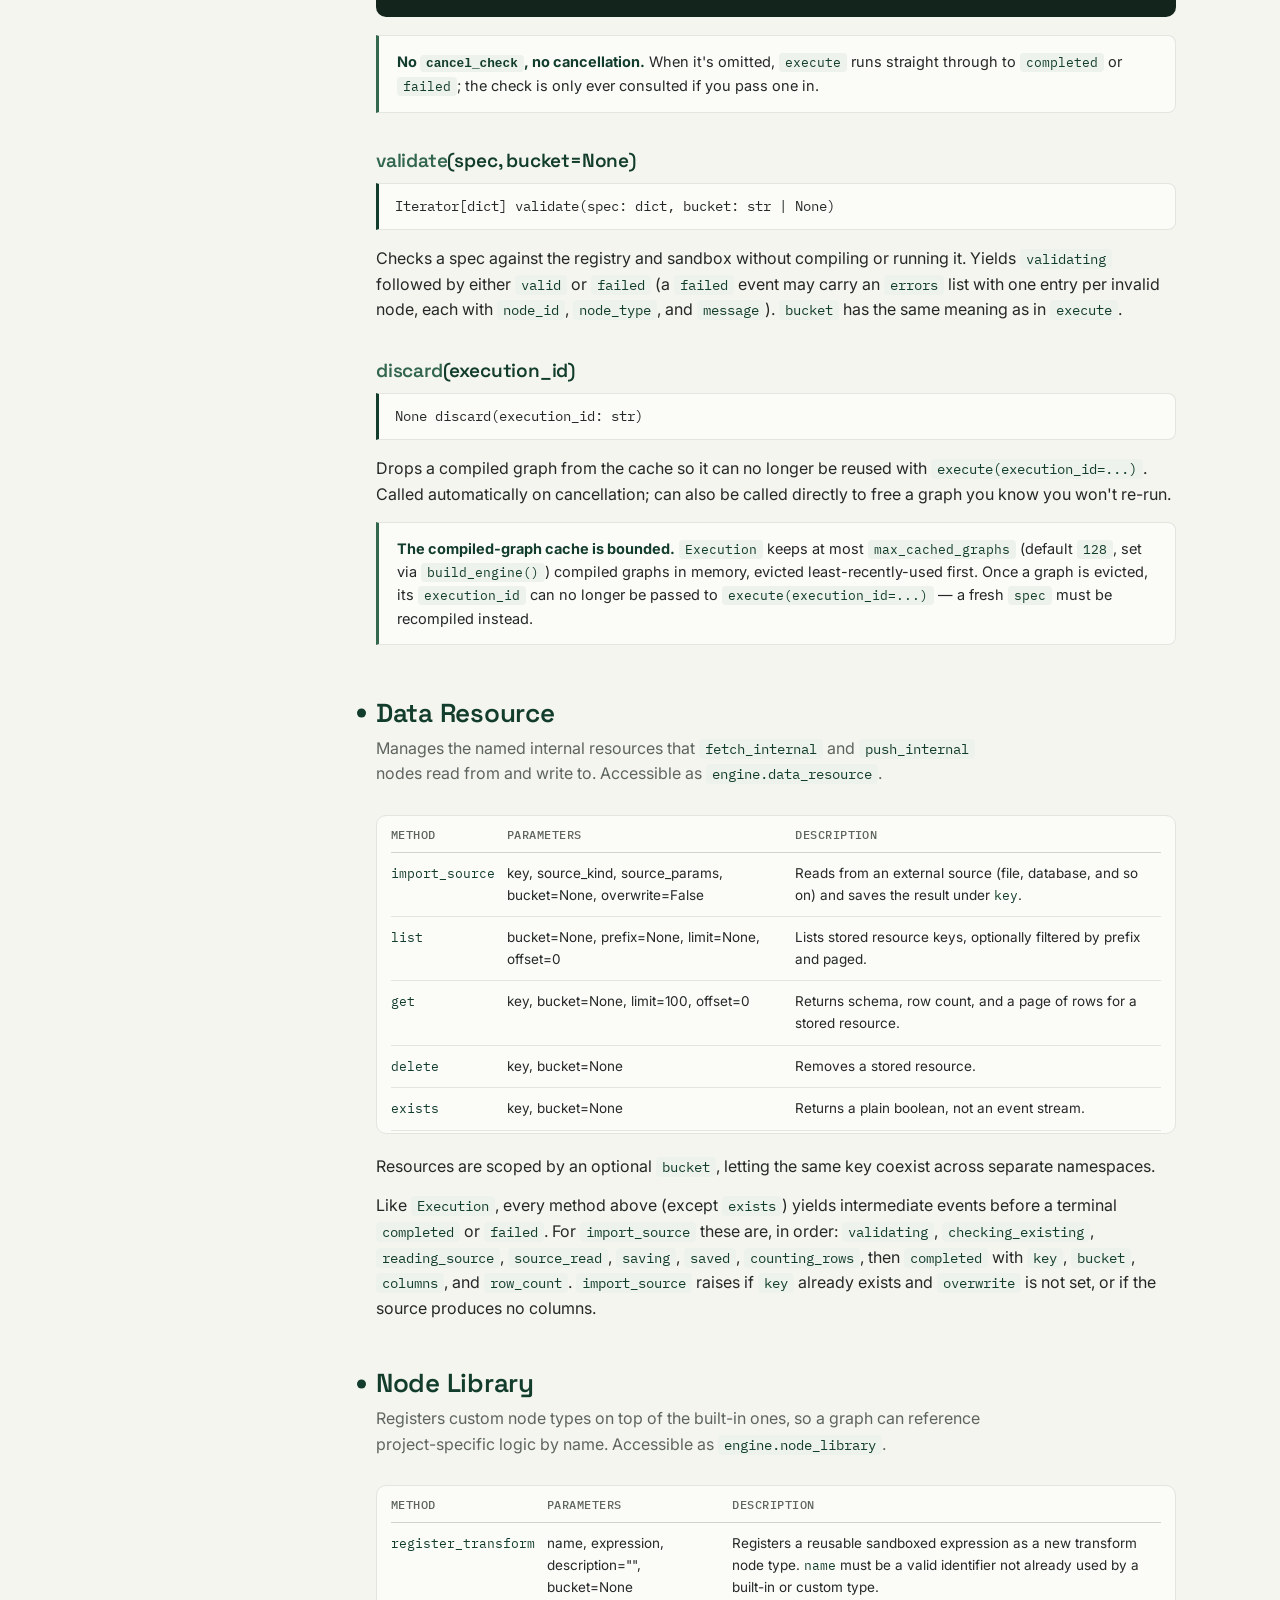
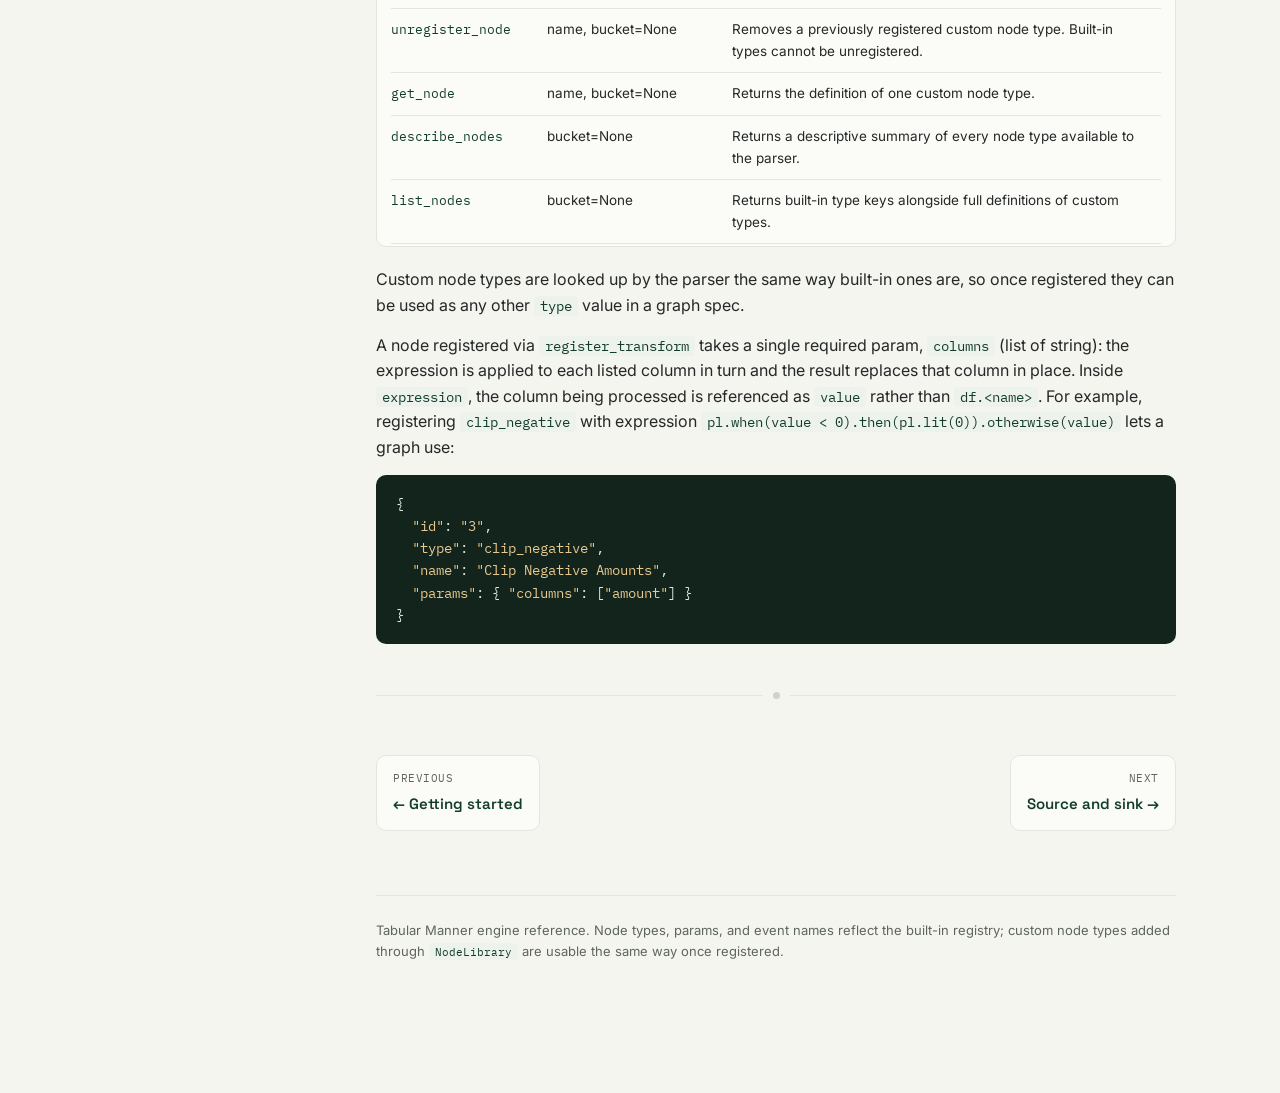
==== commit ee3020a0: "chore(docs): update document and navigation in docs page" ====
--- a/docs/api-reference.html
+++ b/docs/api-reference.html
@@ -83,9 +83,13 @@
         <h2>Execution</h2>
         <p class="section-desc">Compiles a graph spec and runs it, or re-runs a graph already compiled in a previous call. Accessible as <code class="inline">engine.execution</code>.</p>
 
-        <h3><span class="mono-title">execute</span>(execution_id=None, spec=None, cancel_check=None)</h3>
-        <div class="sig">Iterator[dict] execute(execution_id: str | None, spec: dict | None, cancel_check: Callable[[], bool] | None)</div>
-        <p>Provide <code class="inline">spec</code> to validate, parse, and run a new graph in one call, or pass a previously returned <code class="inline">execution_id</code> to re-run an already-compiled graph against a fresh context. Exactly one of the two is required.</p>
+        <h3><span class="mono-title">execute</span>(execution_id=None, spec=None, bucket=None, cancel_check=None)</h3>
+        <div class="sig">Iterator[dict] execute(execution_id: str | None, spec: dict | None, bucket: str | None, cancel_check: Callable[[], bool] | None)</div>
+        <p>Provide <code class="inline">spec</code> to validate, parse, and run a new graph in one call, or pass a previously returned <code class="inline">execution_id</code> to re-run an already-compiled graph against a fresh context. Exactly one of <code class="inline">execution_id</code> and <code class="inline">spec</code> is required.</p>
+
+        <div class="callout">
+          <strong><code class="inline">bucket</code> scopes custom node types and default storage.</strong> When set, the spec is validated and compiled against that bucket's <code class="inline">NodeRegistry</code> (built-in types plus any custom types registered in that bucket via <code class="inline">NodeLibrary</code>). Any node whose type binds <code class="inline">resource_storage</code> and accepts a <code class="inline">bucket</code> param (for example <code class="inline">fetch_internal</code>, <code class="inline">push_internal</code>) is given this <code class="inline">bucket</code> as its default automatically, unless the node's own <code class="inline">params</code> already set one. <code class="inline">bucket=None</code> uses the default bucket.
+        </div>
 
         <div class="table-wrap">
           <table>
@@ -127,13 +131,17 @@
           <strong>No <code class="inline">cancel_check</code>, no cancellation.</strong> When it's omitted, <code class="inline">execute</code> runs straight through to <code class="inline">completed</code> or <code class="inline">failed</code>; the check is only ever consulted if you pass one in.
         </div>
 
-        <h3><span class="mono-title">validate</span>(spec)</h3>
-        <div class="sig">Iterator[dict] validate(spec: dict)</div>
-        <p>Checks a spec against the registry and sandbox without compiling or running it. Yields <code class="inline">validating</code> followed by either <code class="inline">valid</code> or <code class="inline">failed</code>.</p>
+        <h3><span class="mono-title">validate</span>(spec, bucket=None)</h3>
+        <div class="sig">Iterator[dict] validate(spec: dict, bucket: str | None)</div>
+        <p>Checks a spec against the registry and sandbox without compiling or running it. Yields <code class="inline">validating</code> followed by either <code class="inline">valid</code> or <code class="inline">failed</code> (a <code class="inline">failed</code> event may carry an <code class="inline">errors</code> list with one entry per invalid node, each with <code class="inline">node_id</code>, <code class="inline">node_type</code>, and <code class="inline">message</code>). <code class="inline">bucket</code> has the same meaning as in <code class="inline">execute</code>.</p>
 
         <h3><span class="mono-title">discard</span>(execution_id)</h3>
         <div class="sig">None discard(execution_id: str)</div>
         <p>Drops a compiled graph from the cache so it can no longer be reused with <code class="inline">execute(execution_id=...)</code>. Called automatically on cancellation; can also be called directly to free a graph you know you won't re-run.</p>
+
+        <div class="callout">
+          <strong>The compiled-graph cache is bounded.</strong> <code class="inline">Execution</code> keeps at most <code class="inline">max_cached_graphs</code> (default <code class="inline">128</code>, set via <code class="inline">build_engine()</code>) compiled graphs in memory, evicted least-recently-used first. Once a graph is evicted, its <code class="inline">execution_id</code> can no longer be passed to <code class="inline">execute(execution_id=...)</code> — a fresh <code class="inline">spec</code> must be recompiled instead.
+        </div>
       </section>
 
       <section id="api-data-resource">
@@ -153,6 +161,8 @@
           </table>
         </div>
         <p>Resources are scoped by an optional <code class="inline">bucket</code>, letting the same key coexist across separate namespaces.</p>
+
+        <p>Like <code class="inline">Execution</code>, every method above (except <code class="inline">exists</code>) yields intermediate events before a terminal <code class="inline">completed</code> or <code class="inline">failed</code>. For <code class="inline">import_source</code> these are, in order: <code class="inline">validating</code>, <code class="inline">checking_existing</code>, <code class="inline">reading_source</code>, <code class="inline">source_read</code>, <code class="inline">saving</code>, <code class="inline">saved</code>, <code class="inline">counting_rows</code>, then <code class="inline">completed</code> with <code class="inline">key</code>, <code class="inline">bucket</code>, <code class="inline">columns</code>, and <code class="inline">row_count</code>. <code class="inline">import_source</code> raises if <code class="inline">key</code> already exists and <code class="inline">overwrite</code> is not set, or if the source produces no columns.</p>
       </section>
 
       <section id="api-node-library">
@@ -163,7 +173,7 @@
           <table>
             <thead><tr><th>Method</th><th>Parameters</th><th>Description</th></tr></thead>
             <tbody>
-              <tr><td><code>register_transform</code></td><td class="muted">name, expression, description="", bucket=None</td><td>Registers a reusable sandboxed expression as a new transform node type.</td></tr>
+              <tr><td><code>register_transform</code></td><td class="muted">name, expression, description="", bucket=None</td><td>Registers a reusable sandboxed expression as a new transform node type. <code>name</code> must be a valid identifier not already used by a built-in or custom type.</td></tr>
               <tr><td><code>unregister_node</code></td><td class="muted">name, bucket=None</td><td>Removes a previously registered custom node type. Built-in types cannot be unregistered.</td></tr>
               <tr><td><code>get_node</code></td><td class="muted">name, bucket=None</td><td>Returns the definition of one custom node type.</td></tr>
               <tr><td><code>describe_nodes</code></td><td class="muted">bucket=None</td><td>Returns a descriptive summary of every node type available to the parser.</td></tr>
@@ -172,10 +182,32 @@
           </table>
         </div>
         <p>Custom node types are looked up by the parser the same way built-in ones are, so once registered they can be used as any other <code class="inline">type</code> value in a graph spec.</p>
+
+        <p>A node registered via <code class="inline">register_transform</code> takes a single required param, <code class="inline">columns</code> (list of string): the expression is applied to each listed column in turn and the result replaces that column in place. Inside <code class="inline">expression</code>, the column being processed is referenced as <code class="inline">value</code> rather than <code class="inline">df.&lt;name&gt;</code>. For example, registering <code class="inline">clip_negative</code> with expression <code class="inline">pl.when(value &lt; 0).then(pl.lit(0)).otherwise(value)</code> lets a graph use:</p>
+        <div class="code-block">
+          <button class="copy-btn" onclick="copyBlock(this)">copy</button>
+          <pre>{
+  <span class="tok-str">"id"</span>: <span class="tok-str">"3"</span>,
+  <span class="tok-str">"type"</span>: <span class="tok-str">"clip_negative"</span>,
+  <span class="tok-str">"name"</span>: <span class="tok-str">"Clip Negative Amounts"</span>,
+  <span class="tok-str">"params"</span>: { <span class="tok-str">"columns"</span>: [<span class="tok-str">"amount"</span>] }
+}</pre>
+        </div>
       </section>
 
       <div class="edge-divider"><span class="node"></span></div>
-      
+
+      <nav class="page-nav">
+        <a class="page-nav-link prev" href="index.html#getting-started">
+          <span class="page-nav-eyebrow">Previous</span>
+          <span class="page-nav-title">&larr; Getting started</span>
+        </a>
+        <a class="page-nav-link next" href="nodes/io.html#nodes-io">
+          <span class="page-nav-eyebrow">Next</span>
+          <span class="page-nav-title">Source and sink &rarr;</span>
+        </a>
+      </nav>
+
       <footer>
         <p>Tabular Manner engine reference. Node types, params, and event names reflect the built-in registry; custom node types added through <code class="inline">NodeLibrary</code> are usable the same way once registered.</p>
       </footer>
--- a/docs/assets/style.css
+++ b/docs/assets/style.css
@@ -1,4 +1,4 @@
-  :root{
+:root{
     --paper:#F5F5EF;
     --paper-soft:#FBFBF8;
     --line:#E2E5E0;
@@ -210,18 +210,19 @@
 
   section > h2{
     font-size:26px;
-    display:flex;
-    align-items:center;
-    gap:10px;
+    position:relative;
     margin:0 0 6px;
   }
 
   section > h2::before{
     content:"";
+    position:absolute;
+    left:-19px;
+    top:50%;
+    transform:translateY(-50%);
     width:9px; height:9px;
     border-radius:50%;
     background:var(--forest);
-    flex:none;
   }
 
   .section-desc{
@@ -448,6 +449,45 @@
     font-size:13px;
   }
 
+  .page-nav{
+    display:flex;
+    justify-content:space-between;
+    gap:16px;
+    margin-top:56px;
+  }
+
+  .page-nav-link{
+    display:flex;
+    flex-direction:column;
+    gap:4px;
+    max-width:46%;
+    padding:14px 16px;
+    border:1px solid var(--line);
+    border-radius:var(--radius);
+    text-decoration:none;
+    background:var(--paper-soft);
+    transition:border-color .15s ease;
+  }
+
+  .page-nav-link:hover{ border-color:var(--sage); }
+
+  .page-nav-link.next{ margin-left:auto; text-align:right; align-items:flex-end; }
+
+  .page-nav-eyebrow{
+    font-family:'IBM Plex Mono', monospace;
+    font-size:11px;
+    letter-spacing:0.05em;
+    text-transform:uppercase;
+    color:var(--ink-soft);
+  }
+
+  .page-nav-title{
+    font-family:'Space Grotesk', sans-serif;
+    font-weight:600;
+    color:var(--forest);
+    font-size:15px;
+  }
+
   @media (max-width:920px){
     .shell{ grid-template-columns:1fr; }
     .sidebar{ position:relative; height:auto; }
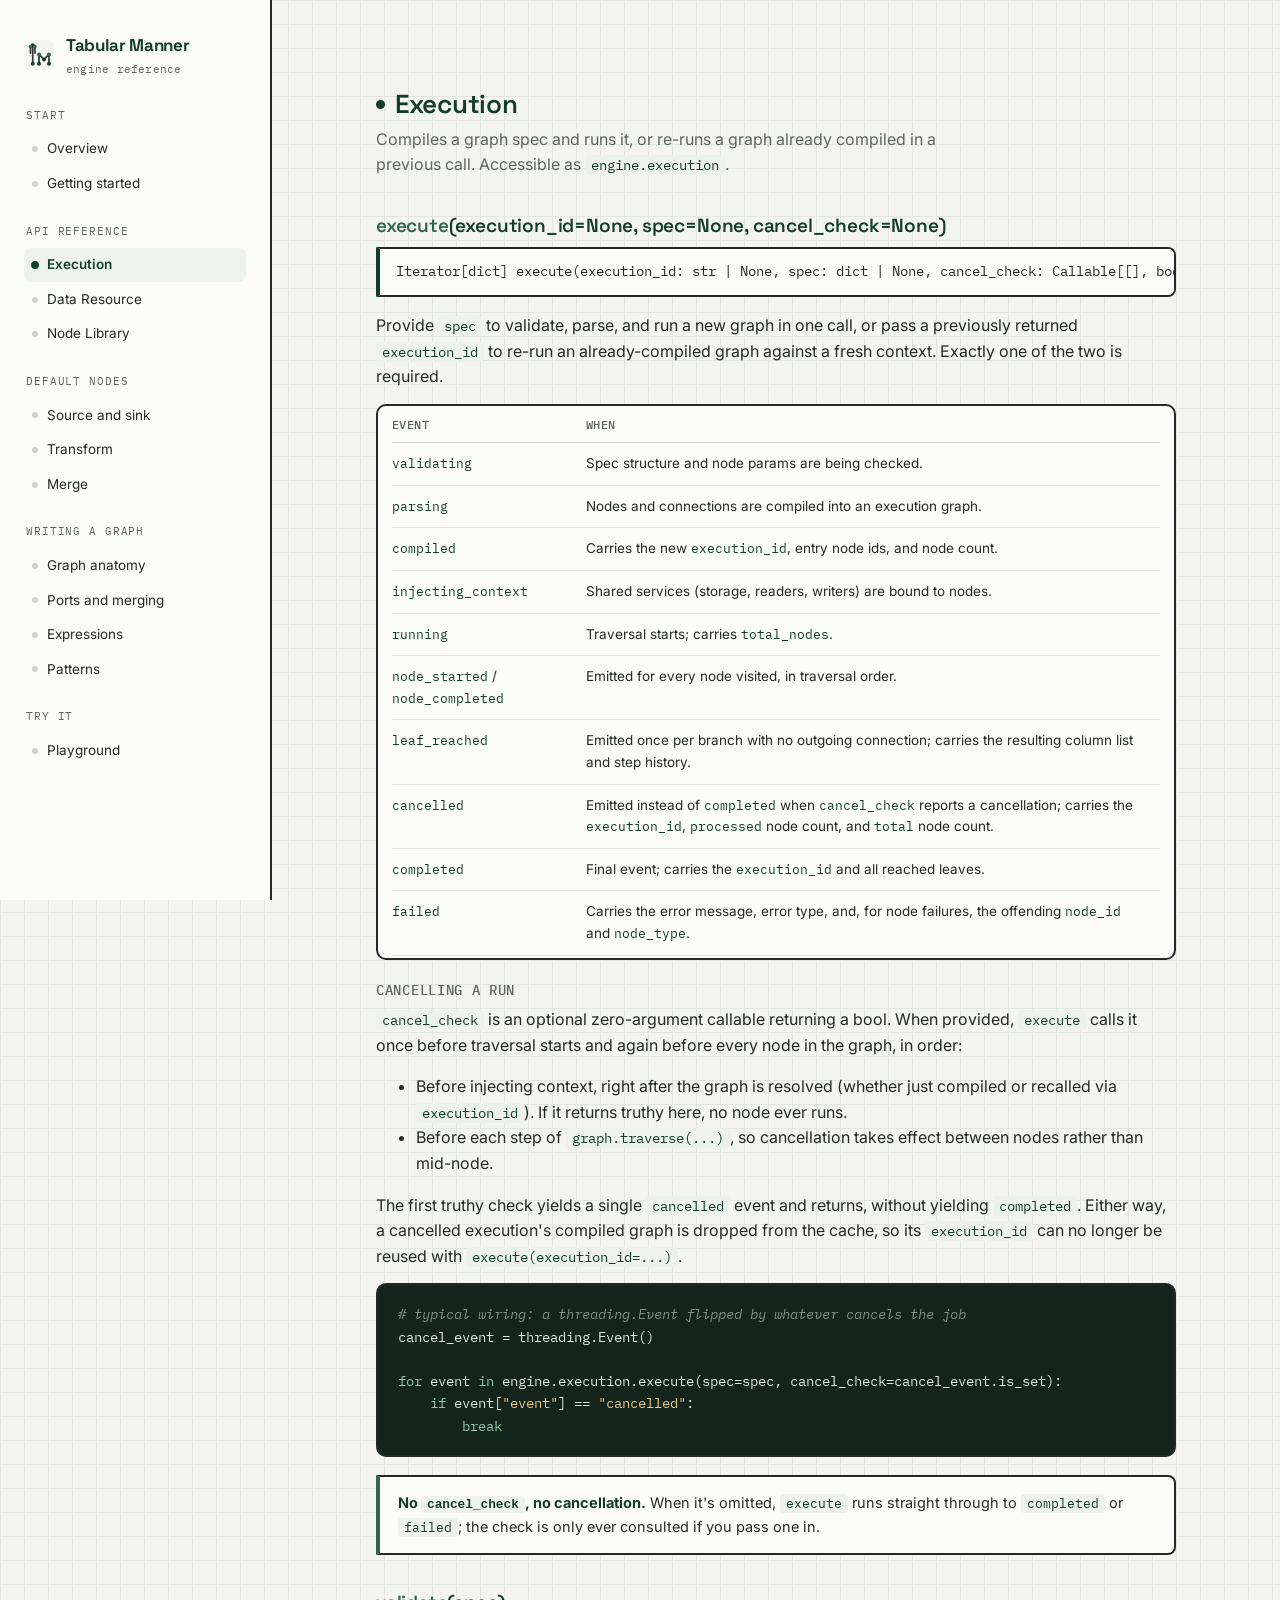
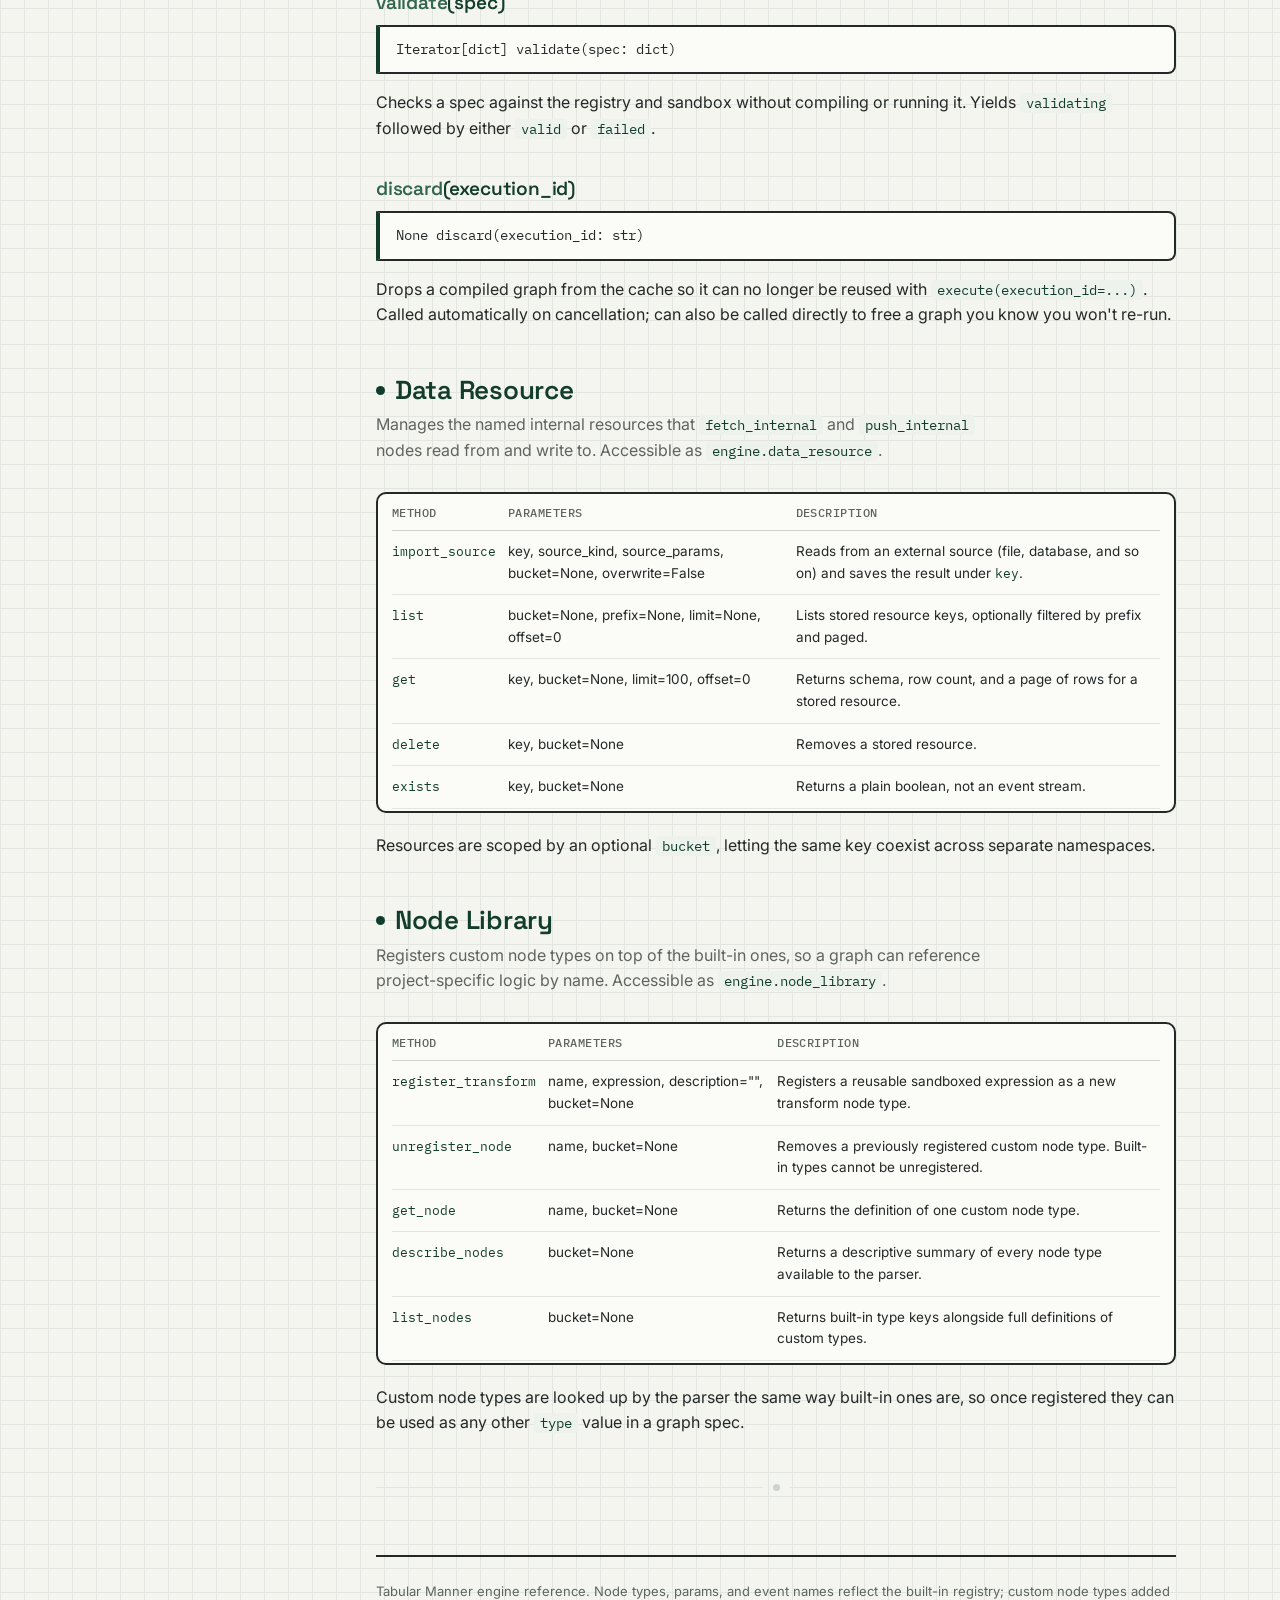
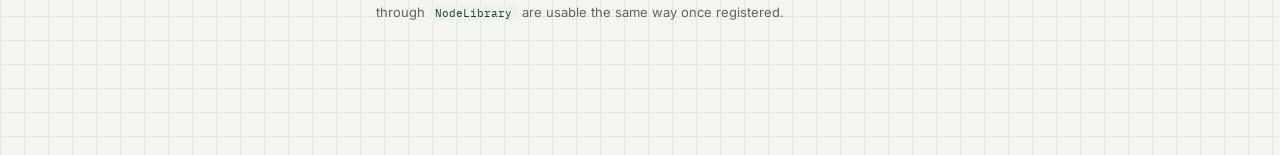
==== commit 1a20dc8a: "chore(docs): add playground and enhance style of docs page" ====
--- a/docs/api-reference.html
+++ b/docs/api-reference.html
@@ -13,7 +13,17 @@
 
 <div class="shell">
 
+  <div class="mobile-topbar">
+    <button class="nav-toggle" aria-label="Toggle navigation" aria-expanded="false">
+      <span></span><span></span><span></span>
+    </button>
+    <a class="brand" href="index.html#top" style="margin:0;">
+      <span class="brand-text">Tabular Manner</span>
+    </a>
+  </div>
+  <div class="nav-scrim"></div>
   <nav class="sidebar">
+    <button class="nav-close" aria-label="Close menu">&times;</button>
     <a class="brand" href="index.html#top">
       <svg width="30" height="30" viewBox="0 0 240 240" xmlns="http://www.w3.org/2000/svg">
         <rect x="0" y="0" width="240" height="240" rx="40" fill="#F5F5EF"/>
@@ -74,6 +84,12 @@
         <li><a class="nav-link" href="writing-a-graph.html#graph-examples"><span class="dot"></span>Patterns</a></li>
       </ul>
     </div>
+    <div class="nav-group">
+      <p class="nav-eyebrow">Try it</p>
+      <ul>
+        <li><a class="nav-link" href="playground.html#playground-top"><span class="dot"></span>Playground</a></li>
+      </ul>
+    </div>
   </nav>
 
   <main id="api-reference">
@@ -83,13 +99,9 @@
         <h2>Execution</h2>
         <p class="section-desc">Compiles a graph spec and runs it, or re-runs a graph already compiled in a previous call. Accessible as <code class="inline">engine.execution</code>.</p>
 
-        <h3><span class="mono-title">execute</span>(execution_id=None, spec=None, bucket=None, cancel_check=None)</h3>
-        <div class="sig">Iterator[dict] execute(execution_id: str | None, spec: dict | None, bucket: str | None, cancel_check: Callable[[], bool] | None)</div>
-        <p>Provide <code class="inline">spec</code> to validate, parse, and run a new graph in one call, or pass a previously returned <code class="inline">execution_id</code> to re-run an already-compiled graph against a fresh context. Exactly one of <code class="inline">execution_id</code> and <code class="inline">spec</code> is required.</p>
-
-        <div class="callout">
-          <strong><code class="inline">bucket</code> scopes custom node types and default storage.</strong> When set, the spec is validated and compiled against that bucket's <code class="inline">NodeRegistry</code> (built-in types plus any custom types registered in that bucket via <code class="inline">NodeLibrary</code>). Any node whose type binds <code class="inline">resource_storage</code> and accepts a <code class="inline">bucket</code> param (for example <code class="inline">fetch_internal</code>, <code class="inline">push_internal</code>) is given this <code class="inline">bucket</code> as its default automatically, unless the node's own <code class="inline">params</code> already set one. <code class="inline">bucket=None</code> uses the default bucket.
-        </div>
+        <h3><span class="mono-title">execute</span>(execution_id=None, spec=None, cancel_check=None)</h3>
+        <div class="sig">Iterator[dict] execute(execution_id: str | None, spec: dict | None, cancel_check: Callable[[], bool] | None)</div>
+        <p>Provide <code class="inline">spec</code> to validate, parse, and run a new graph in one call, or pass a previously returned <code class="inline">execution_id</code> to re-run an already-compiled graph against a fresh context. Exactly one of the two is required.</p>
 
         <div class="table-wrap">
           <table>
@@ -131,17 +143,13 @@
           <strong>No <code class="inline">cancel_check</code>, no cancellation.</strong> When it's omitted, <code class="inline">execute</code> runs straight through to <code class="inline">completed</code> or <code class="inline">failed</code>; the check is only ever consulted if you pass one in.
         </div>
 
-        <h3><span class="mono-title">validate</span>(spec, bucket=None)</h3>
-        <div class="sig">Iterator[dict] validate(spec: dict, bucket: str | None)</div>
-        <p>Checks a spec against the registry and sandbox without compiling or running it. Yields <code class="inline">validating</code> followed by either <code class="inline">valid</code> or <code class="inline">failed</code> (a <code class="inline">failed</code> event may carry an <code class="inline">errors</code> list with one entry per invalid node, each with <code class="inline">node_id</code>, <code class="inline">node_type</code>, and <code class="inline">message</code>). <code class="inline">bucket</code> has the same meaning as in <code class="inline">execute</code>.</p>
+        <h3><span class="mono-title">validate</span>(spec)</h3>
+        <div class="sig">Iterator[dict] validate(spec: dict)</div>
+        <p>Checks a spec against the registry and sandbox without compiling or running it. Yields <code class="inline">validating</code> followed by either <code class="inline">valid</code> or <code class="inline">failed</code>.</p>
 
         <h3><span class="mono-title">discard</span>(execution_id)</h3>
         <div class="sig">None discard(execution_id: str)</div>
         <p>Drops a compiled graph from the cache so it can no longer be reused with <code class="inline">execute(execution_id=...)</code>. Called automatically on cancellation; can also be called directly to free a graph you know you won't re-run.</p>
-
-        <div class="callout">
-          <strong>The compiled-graph cache is bounded.</strong> <code class="inline">Execution</code> keeps at most <code class="inline">max_cached_graphs</code> (default <code class="inline">128</code>, set via <code class="inline">build_engine()</code>) compiled graphs in memory, evicted least-recently-used first. Once a graph is evicted, its <code class="inline">execution_id</code> can no longer be passed to <code class="inline">execute(execution_id=...)</code> — a fresh <code class="inline">spec</code> must be recompiled instead.
-        </div>
       </section>
 
       <section id="api-data-resource">
@@ -161,8 +169,6 @@
           </table>
         </div>
         <p>Resources are scoped by an optional <code class="inline">bucket</code>, letting the same key coexist across separate namespaces.</p>
-
-        <p>Like <code class="inline">Execution</code>, every method above (except <code class="inline">exists</code>) yields intermediate events before a terminal <code class="inline">completed</code> or <code class="inline">failed</code>. For <code class="inline">import_source</code> these are, in order: <code class="inline">validating</code>, <code class="inline">checking_existing</code>, <code class="inline">reading_source</code>, <code class="inline">source_read</code>, <code class="inline">saving</code>, <code class="inline">saved</code>, <code class="inline">counting_rows</code>, then <code class="inline">completed</code> with <code class="inline">key</code>, <code class="inline">bucket</code>, <code class="inline">columns</code>, and <code class="inline">row_count</code>. <code class="inline">import_source</code> raises if <code class="inline">key</code> already exists and <code class="inline">overwrite</code> is not set, or if the source produces no columns.</p>
       </section>
 
       <section id="api-node-library">
@@ -173,7 +179,7 @@
           <table>
             <thead><tr><th>Method</th><th>Parameters</th><th>Description</th></tr></thead>
             <tbody>
-              <tr><td><code>register_transform</code></td><td class="muted">name, expression, description="", bucket=None</td><td>Registers a reusable sandboxed expression as a new transform node type. <code>name</code> must be a valid identifier not already used by a built-in or custom type.</td></tr>
+              <tr><td><code>register_transform</code></td><td class="muted">name, expression, description="", bucket=None</td><td>Registers a reusable sandboxed expression as a new transform node type.</td></tr>
               <tr><td><code>unregister_node</code></td><td class="muted">name, bucket=None</td><td>Removes a previously registered custom node type. Built-in types cannot be unregistered.</td></tr>
               <tr><td><code>get_node</code></td><td class="muted">name, bucket=None</td><td>Returns the definition of one custom node type.</td></tr>
               <tr><td><code>describe_nodes</code></td><td class="muted">bucket=None</td><td>Returns a descriptive summary of every node type available to the parser.</td></tr>
@@ -182,32 +188,10 @@
           </table>
         </div>
         <p>Custom node types are looked up by the parser the same way built-in ones are, so once registered they can be used as any other <code class="inline">type</code> value in a graph spec.</p>
-
-        <p>A node registered via <code class="inline">register_transform</code> takes a single required param, <code class="inline">columns</code> (list of string): the expression is applied to each listed column in turn and the result replaces that column in place. Inside <code class="inline">expression</code>, the column being processed is referenced as <code class="inline">value</code> rather than <code class="inline">df.&lt;name&gt;</code>. For example, registering <code class="inline">clip_negative</code> with expression <code class="inline">pl.when(value &lt; 0).then(pl.lit(0)).otherwise(value)</code> lets a graph use:</p>
-        <div class="code-block">
-          <button class="copy-btn" onclick="copyBlock(this)">copy</button>
-          <pre>{
-  <span class="tok-str">"id"</span>: <span class="tok-str">"3"</span>,
-  <span class="tok-str">"type"</span>: <span class="tok-str">"clip_negative"</span>,
-  <span class="tok-str">"name"</span>: <span class="tok-str">"Clip Negative Amounts"</span>,
-  <span class="tok-str">"params"</span>: { <span class="tok-str">"columns"</span>: [<span class="tok-str">"amount"</span>] }
-}</pre>
-        </div>
       </section>
 
       <div class="edge-divider"><span class="node"></span></div>
-
-      <nav class="page-nav">
-        <a class="page-nav-link prev" href="index.html#getting-started">
-          <span class="page-nav-eyebrow">Previous</span>
-          <span class="page-nav-title">&larr; Getting started</span>
-        </a>
-        <a class="page-nav-link next" href="nodes/io.html#nodes-io">
-          <span class="page-nav-eyebrow">Next</span>
-          <span class="page-nav-title">Source and sink &rarr;</span>
-        </a>
-      </nav>
-
+      
       <footer>
         <p>Tabular Manner engine reference. Node types, params, and event names reflect the built-in registry; custom node types added through <code class="inline">NodeLibrary</code> are usable the same way once registered.</p>
       </footer>
--- a/docs/assets/style.css
+++ b/docs/assets/style.css
@@ -1,4 +1,4 @@
-:root{
+  :root{
     --paper:#F5F5EF;
     --paper-soft:#FBFBF8;
     --line:#E2E5E0;
@@ -11,6 +11,7 @@
     --code-bg:#12241C;
     --code-ink:#DDE8E0;
     --code-accent:#8FC9A6;
+    --border-w:2px;
     --radius:10px;
     --maxw:800px;
     --nav-w:272px;
@@ -27,6 +28,8 @@
   body{
     margin:0;
     background:var(--paper);
+    background-image:linear-gradient(var(--line) 1px, transparent 1px), linear-gradient(90deg, var(--line) 1px, transparent 1px);
+    background-size:24px 24px;
     color:var(--ink);
     font-family:'Inter', system-ui, sans-serif;
     font-size:16px;
@@ -63,9 +66,15 @@
     height:100vh;
     overflow-y:auto;
     padding:32px 24px 40px;
-    border-right:1px solid var(--line);
+    border-right:var(--border-w) solid var(--ink);
     background:var(--paper-soft);
   }
+
+  /* ---------- mobile topbar / off-canvas nav ---------- */
+
+  .mobile-topbar{ display:none; }
+  .nav-scrim{ display:none; }
+  .nav-close{ display:none; }
 
   .brand{
     display:flex;
@@ -184,7 +193,7 @@
   }
 
   .arch-diagram{
-    border:1px solid var(--line);
+    border:var(--border-w) solid var(--ink);
     border-radius:var(--radius);
     background:var(--paper-soft);
     padding:28px 20px 20px;
@@ -210,19 +219,18 @@
 
   section > h2{
     font-size:26px;
-    position:relative;
+    display:flex;
+    align-items:center;
+    gap:10px;
     margin:0 0 6px;
   }
 
   section > h2::before{
     content:"";
-    position:absolute;
-    left:-19px;
-    top:50%;
-    transform:translateY(-50%);
     width:9px; height:9px;
     border-radius:50%;
     background:var(--forest);
+    flex:none;
   }
 
   .section-desc{
@@ -277,6 +285,7 @@
     position:relative;
     background:var(--code-bg);
     color:var(--code-ink);
+    border:var(--border-w) solid var(--ink);
     border-radius:var(--radius);
     padding:18px 20px;
     margin:0 0 18px;
@@ -295,7 +304,7 @@
     position:absolute;
     top:10px; right:10px;
     background:rgba(255,255,255,0.06);
-    border:1px solid rgba(255,255,255,0.12);
+    border:1.5px solid rgba(255,255,255,0.28);
     color:var(--code-ink);
     font-family:'IBM Plex Mono', monospace;
     font-size:11px;
@@ -313,8 +322,8 @@
   .sig{
     font-family:'IBM Plex Mono', monospace;
     background:var(--paper-soft);
-    border:1px solid var(--line);
-    border-left:3px solid var(--forest);
+    border:var(--border-w) solid var(--ink);
+    border-left:4px solid var(--forest);
     border-radius:0 8px 8px 0;
     padding:12px 16px;
     font-size:13.5px;
@@ -370,11 +379,12 @@
 
   .table-wrap{
     overflow-x:auto;
-    border:1px solid var(--line);
+    border:var(--border-w) solid var(--ink);
     border-radius:var(--radius);
     padding:2px 14px;
     background:var(--paper-soft);
     margin-bottom:20px;
+    -webkit-overflow-scrolling:touch;
   }
 
   .table-wrap table{ margin-bottom:0; }
@@ -399,8 +409,8 @@
   .badge.control{ background:#F2E7E7; color:#7A2121; }
 
   .callout{
-    border:1px solid var(--line);
-    border-left:3px solid var(--sage);
+    border:var(--border-w) solid var(--ink);
+    border-left:4px solid var(--sage);
     background:var(--paper-soft);
     border-radius:0 8px 8px 0;
     padding:14px 18px;
@@ -423,7 +433,7 @@
   }
 
   .card{
-    border:1px solid var(--line);
+    border:var(--border-w) solid var(--ink);
     border-radius:var(--radius);
     padding:16px 18px;
     background:var(--paper-soft);
@@ -444,52 +454,118 @@
     max-width:var(--maxw);
     margin:64px auto 0;
     padding-top:24px;
-    border-top:1px solid var(--line);
+    border-top:var(--border-w) solid var(--ink);
     color:var(--ink-soft);
     font-size:13px;
   }
 
-  .page-nav{
-    display:flex;
-    justify-content:space-between;
-    gap:16px;
-    margin-top:56px;
-  }
-
-  .page-nav-link{
-    display:flex;
-    flex-direction:column;
-    gap:4px;
-    max-width:46%;
-    padding:14px 16px;
-    border:1px solid var(--line);
-    border-radius:var(--radius);
-    text-decoration:none;
-    background:var(--paper-soft);
-    transition:border-color .15s ease;
-  }
-
-  .page-nav-link:hover{ border-color:var(--sage); }
-
-  .page-nav-link.next{ margin-left:auto; text-align:right; align-items:flex-end; }
-
-  .page-nav-eyebrow{
-    font-family:'IBM Plex Mono', monospace;
-    font-size:11px;
-    letter-spacing:0.05em;
-    text-transform:uppercase;
-    color:var(--ink-soft);
-  }
-
-  .page-nav-title{
-    font-family:'Space Grotesk', sans-serif;
-    font-weight:600;
-    color:var(--forest);
-    font-size:15px;
-  }
+  /* ======================================================
+     Responsive / mobile navigation
+     ====================================================== */
 
   @media (max-width:920px){
-    .shell{ grid-template-columns:1fr; }
-    .sidebar{ position:relative; height:auto; }
-    main{ padding:40px 24px 100px; }
+    .shell{ display:block; }
+
+    .mobile-topbar{
+      display:flex;
+      align-items:center;
+      gap:12px;
+      position:sticky;
+      top:0;
+      z-index:30;
+      padding:12px 16px;
+      background:var(--paper-soft);
+      border-bottom:var(--border-w) solid var(--ink);
+    }
+
+    .mobile-topbar .brand{
+      margin:0;
+    }
+
+    .mobile-topbar .brand-text{ font-size:15px; }
+    .mobile-topbar .brand-sub{ display:none; }
+
+    .nav-toggle{
+      display:flex;
+      flex-direction:column;
+      justify-content:center;
+      align-items:center;
+      gap:4px;
+      width:38px; height:38px;
+      flex:none;
+      border:var(--border-w) solid var(--ink);
+      border-radius:7px;
+      background:var(--paper);
+      cursor:pointer;
+      padding:0;
+    }
+    .nav-toggle span{
+      display:block;
+      width:18px; height:2px;
+      background:var(--ink);
+      border-radius:1px;
+      transition:transform 0.2s ease, opacity 0.2s ease;
+    }
+    body.nav-open .nav-toggle span:nth-child(1){ transform:translateY(6px) rotate(45deg); }
+    body.nav-open .nav-toggle span:nth-child(2){ opacity:0; }
+    body.nav-open .nav-toggle span:nth-child(3){ transform:translateY(-6px) rotate(-45deg); }
+
+    .sidebar{
+      position:fixed;
+      top:0; left:0;
+      height:100vh;
+      width:min(84vw, 320px);
+      z-index:40;
+      transform:translateX(-100%);
+      transition:transform 0.22s ease;
+      box-shadow:2px 0 0 var(--ink);
+      padding-top:20px;
+    }
+    .sidebar .brand{ display:none; }
+
+    .nav-close{
+      display:flex;
+      align-items:center;
+      justify-content:center;
+      position:absolute;
+      top:14px; right:14px;
+      width:30px; height:30px;
+      border:var(--border-w) solid var(--ink);
+      border-radius:7px;
+      background:var(--paper);
+      font-size:16px;
+      line-height:1;
+      cursor:pointer;
+      color:var(--ink);
+    }
+
+    body.nav-open .sidebar{ transform:translateX(0); }
+
+    .nav-scrim{
+      display:block;
+      position:fixed;
+      inset:0;
+      background:rgba(18,20,19,0.35);
+      z-index:35;
+      opacity:0;
+      pointer-events:none;
+      transition:opacity 0.2s ease;
+    }
+    body.nav-open .nav-scrim{ opacity:1; pointer-events:auto; }
+
+    main{ padding:32px 20px 90px; }
+  }
+
+  @media (min-width:921px){
+    .sidebar .nav-close{ display:none; }
+  }
+
+  @media (max-width:640px){
+    .hero h1{ font-size:30px; }
+    .hero p.lead{ font-size:15.5px; }
+    section > h2{ font-size:22px; }
+    main{ padding:26px 16px 80px; }
+    .code-block{ font-size:12.5px; padding:14px 14px; }
+    table{ font-size:12.5px; }
+    .table-wrap{ padding:2px 10px; }
   }
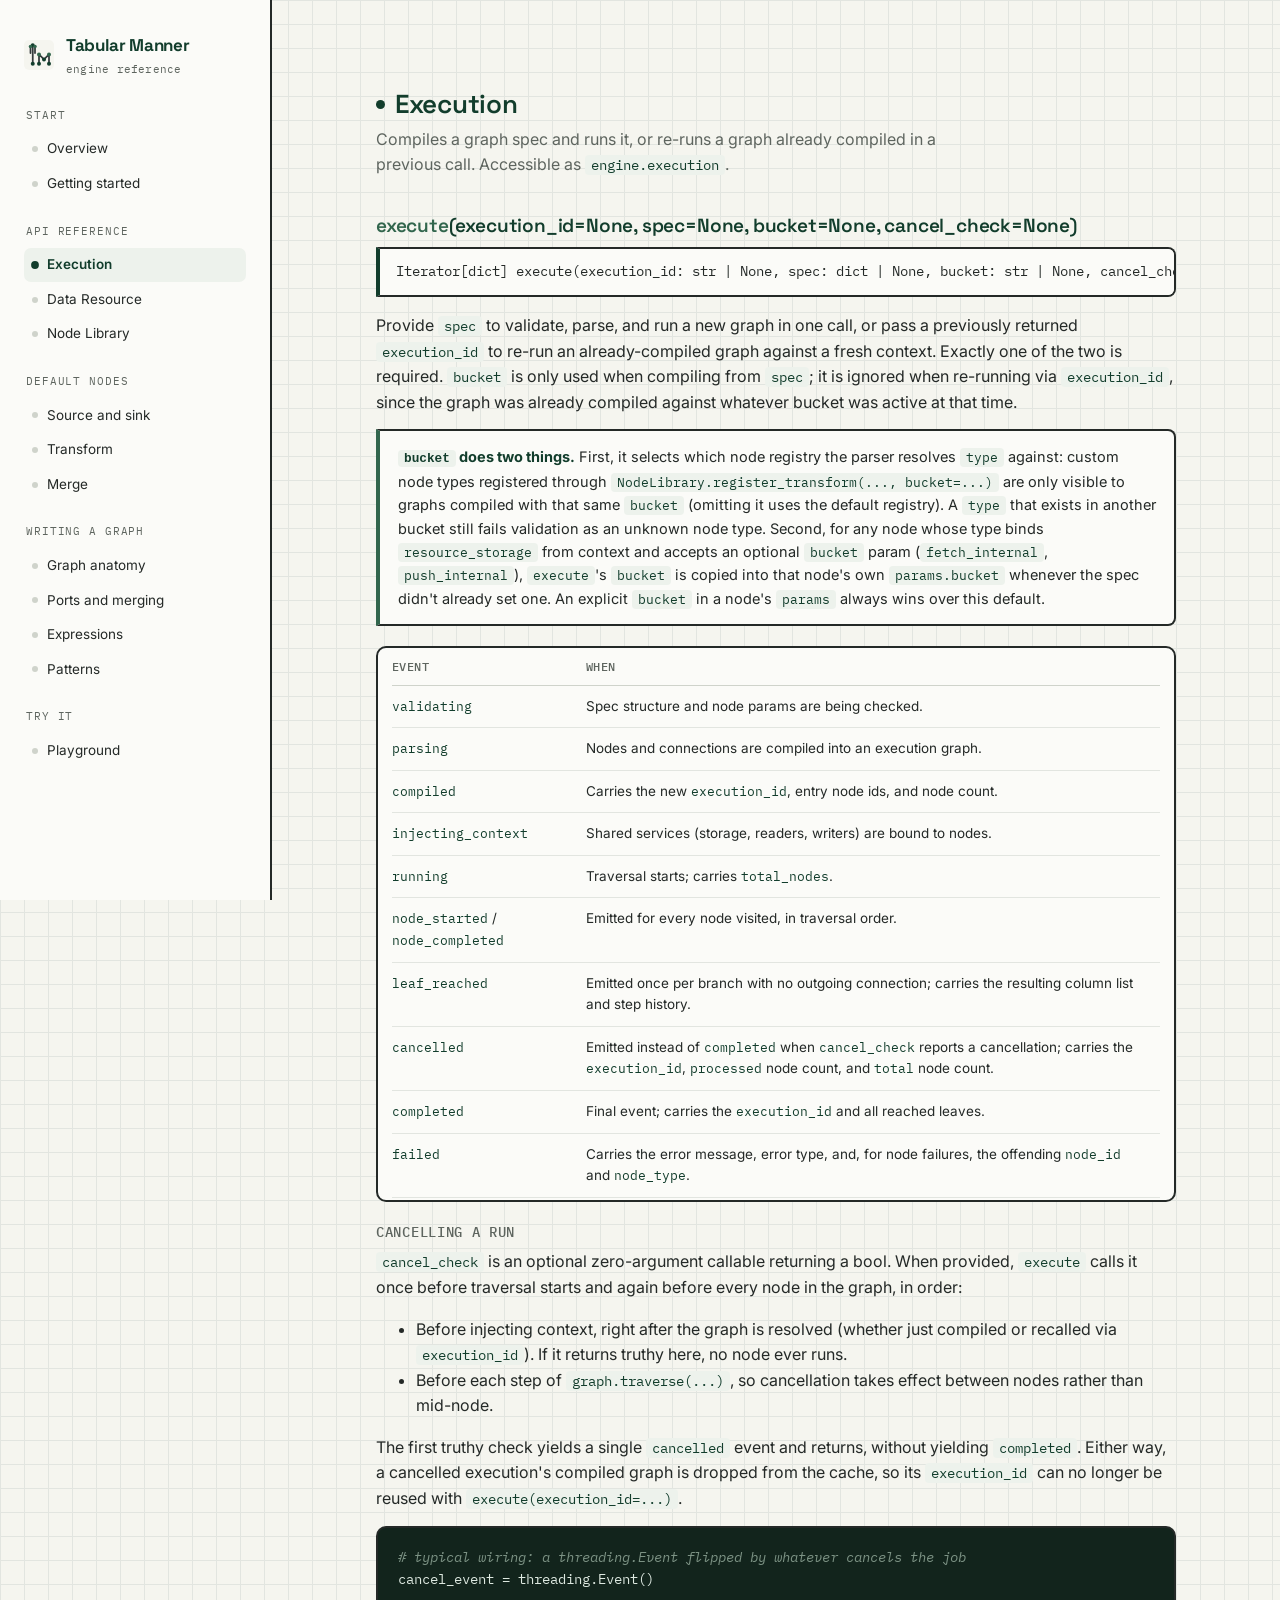
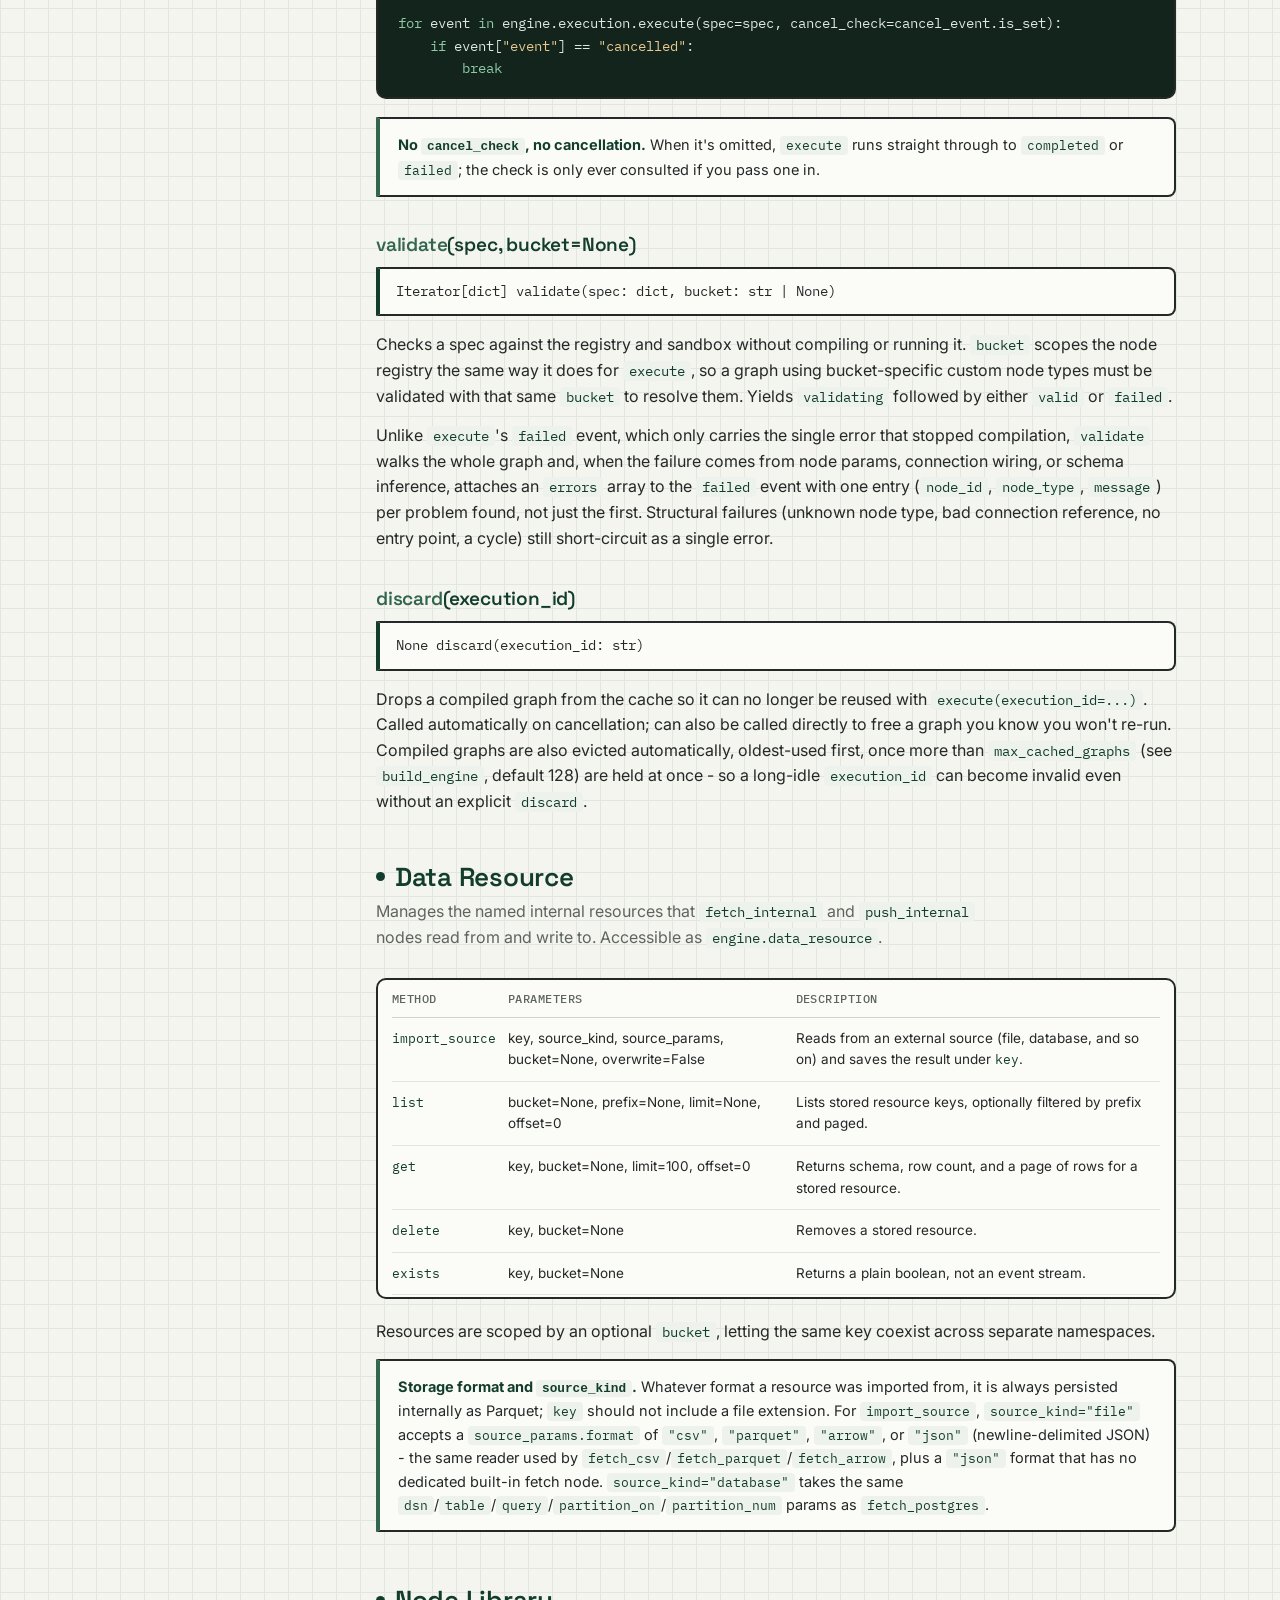
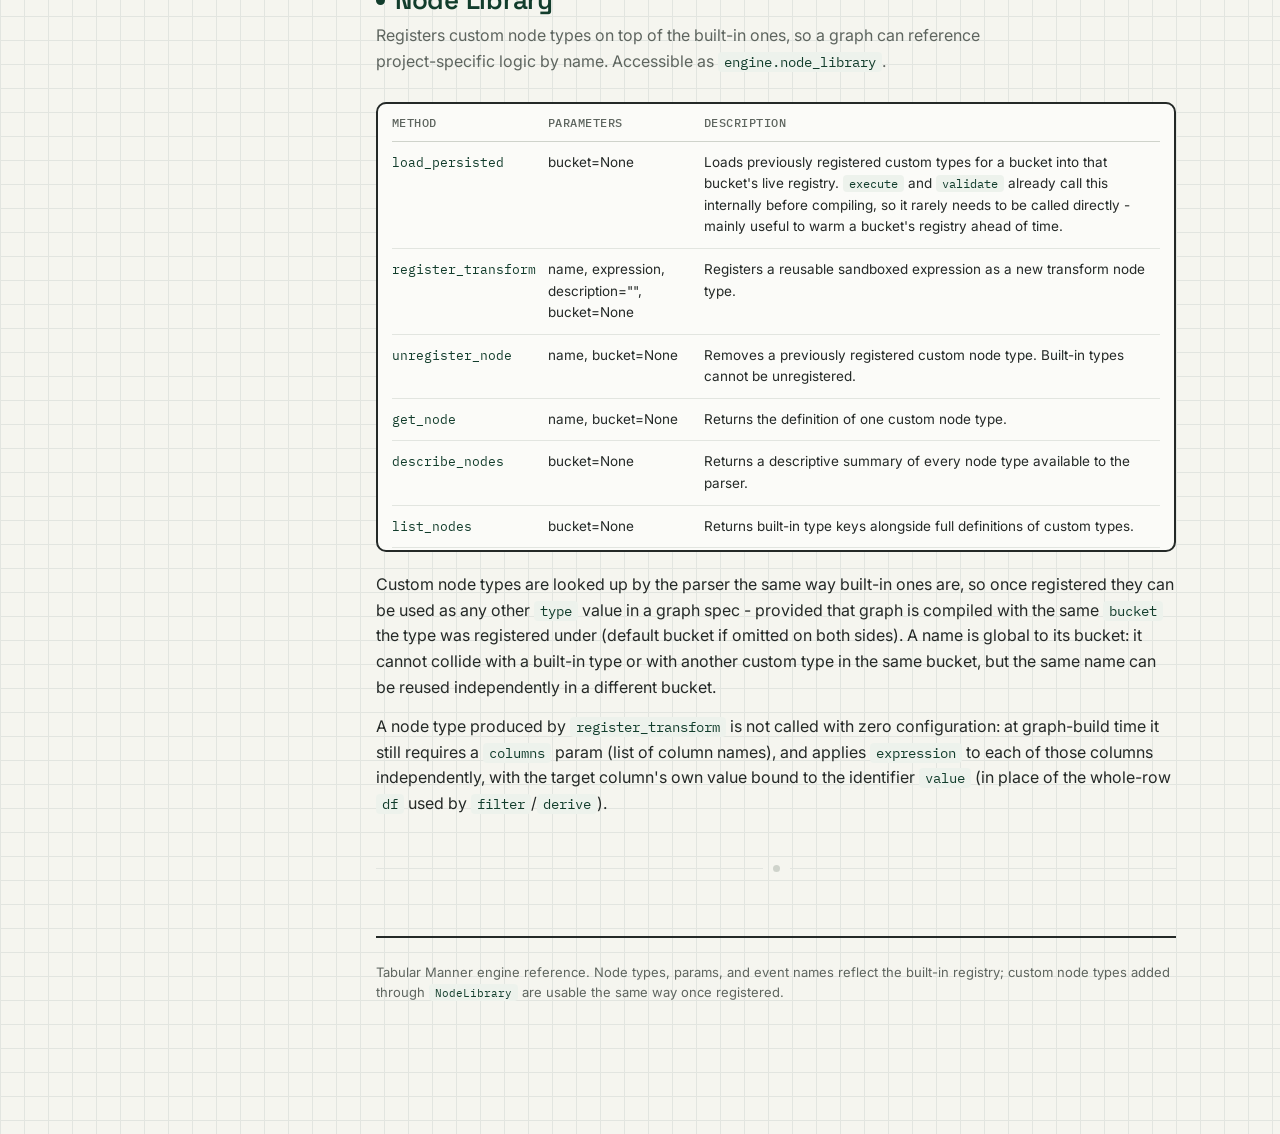
==== commit 6387f491: "chore(docs): restore truncated content from last style and playground update" ====
--- a/docs/api-reference.html
+++ b/docs/api-reference.html
@@ -99,9 +99,13 @@
         <h2>Execution</h2>
         <p class="section-desc">Compiles a graph spec and runs it, or re-runs a graph already compiled in a previous call. Accessible as <code class="inline">engine.execution</code>.</p>
 
-        <h3><span class="mono-title">execute</span>(execution_id=None, spec=None, cancel_check=None)</h3>
-        <div class="sig">Iterator[dict] execute(execution_id: str | None, spec: dict | None, cancel_check: Callable[[], bool] | None)</div>
-        <p>Provide <code class="inline">spec</code> to validate, parse, and run a new graph in one call, or pass a previously returned <code class="inline">execution_id</code> to re-run an already-compiled graph against a fresh context. Exactly one of the two is required.</p>
+        <h3><span class="mono-title">execute</span>(execution_id=None, spec=None, bucket=None, cancel_check=None)</h3>
+        <div class="sig">Iterator[dict] execute(execution_id: str | None, spec: dict | None, bucket: str | None, cancel_check: Callable[[], bool] | None)</div>
+        <p>Provide <code class="inline">spec</code> to validate, parse, and run a new graph in one call, or pass a previously returned <code class="inline">execution_id</code> to re-run an already-compiled graph against a fresh context. Exactly one of the two is required. <code class="inline">bucket</code> is only used when compiling from <code class="inline">spec</code>; it is ignored when re-running via <code class="inline">execution_id</code>, since the graph was already compiled against whatever bucket was active at that time.</p>
+
+        <div class="callout">
+          <strong><code class="inline">bucket</code> does two things.</strong> First, it selects which node registry the parser resolves <code class="inline">type</code> against: custom node types registered through <code class="inline">NodeLibrary.register_transform(..., bucket=...)</code> are only visible to graphs compiled with that same <code class="inline">bucket</code> (omitting it uses the default registry). A <code class="inline">type</code> that exists in another bucket still fails validation as an unknown node type. Second, for any node whose type binds <code class="inline">resource_storage</code> from context and accepts an optional <code class="inline">bucket</code> param (<code class="inline">fetch_internal</code>, <code class="inline">push_internal</code>), <code class="inline">execute</code>'s <code class="inline">bucket</code> is copied into that node's own <code class="inline">params.bucket</code> whenever the spec didn't already set one. An explicit <code class="inline">bucket</code> in a node's <code class="inline">params</code> always wins over this default.
+        </div>
 
         <div class="table-wrap">
           <table>
@@ -143,13 +147,15 @@
           <strong>No <code class="inline">cancel_check</code>, no cancellation.</strong> When it's omitted, <code class="inline">execute</code> runs straight through to <code class="inline">completed</code> or <code class="inline">failed</code>; the check is only ever consulted if you pass one in.
         </div>
 
-        <h3><span class="mono-title">validate</span>(spec)</h3>
-        <div class="sig">Iterator[dict] validate(spec: dict)</div>
-        <p>Checks a spec against the registry and sandbox without compiling or running it. Yields <code class="inline">validating</code> followed by either <code class="inline">valid</code> or <code class="inline">failed</code>.</p>
+        <h3><span class="mono-title">validate</span>(spec, bucket=None)</h3>
+        <div class="sig">Iterator[dict] validate(spec: dict, bucket: str | None)</div>
+        <p>Checks a spec against the registry and sandbox without compiling or running it. <code class="inline">bucket</code> scopes the node registry the same way it does for <code class="inline">execute</code>, so a graph using bucket-specific custom node types must be validated with that same <code class="inline">bucket</code> to resolve them. Yields <code class="inline">validating</code> followed by either <code class="inline">valid</code> or <code class="inline">failed</code>.</p>
+
+        <p>Unlike <code class="inline">execute</code>'s <code class="inline">failed</code> event, which only carries the single error that stopped compilation, <code class="inline">validate</code> walks the whole graph and, when the failure comes from node params, connection wiring, or schema inference, attaches an <code class="inline">errors</code> array to the <code class="inline">failed</code> event with one entry (<code class="inline">node_id</code>, <code class="inline">node_type</code>, <code class="inline">message</code>) per problem found, not just the first. Structural failures (unknown node type, bad connection reference, no entry point, a cycle) still short-circuit as a single error.</p>
 
         <h3><span class="mono-title">discard</span>(execution_id)</h3>
         <div class="sig">None discard(execution_id: str)</div>
-        <p>Drops a compiled graph from the cache so it can no longer be reused with <code class="inline">execute(execution_id=...)</code>. Called automatically on cancellation; can also be called directly to free a graph you know you won't re-run.</p>
+        <p>Drops a compiled graph from the cache so it can no longer be reused with <code class="inline">execute(execution_id=...)</code>. Called automatically on cancellation; can also be called directly to free a graph you know you won't re-run. Compiled graphs are also evicted automatically, oldest-used first, once more than <code class="inline">max_cached_graphs</code> (see <code class="inline">build_engine</code>, default 128) are held at once - so a long-idle <code class="inline">execution_id</code> can become invalid even without an explicit <code class="inline">discard</code>.</p>
       </section>
 
       <section id="api-data-resource">
@@ -169,6 +175,9 @@
           </table>
         </div>
         <p>Resources are scoped by an optional <code class="inline">bucket</code>, letting the same key coexist across separate namespaces.</p>
+        <div class="callout">
+          <strong>Storage format and <code class="inline">source_kind</code>.</strong> Whatever format a resource was imported from, it is always persisted internally as Parquet; <code class="inline">key</code> should not include a file extension. For <code class="inline">import_source</code>, <code class="inline">source_kind="file"</code> accepts a <code class="inline">source_params.format</code> of <code class="inline">"csv"</code>, <code class="inline">"parquet"</code>, <code class="inline">"arrow"</code>, or <code class="inline">"json"</code> (newline-delimited JSON) - the same reader used by <code class="inline">fetch_csv</code>/<code class="inline">fetch_parquet</code>/<code class="inline">fetch_arrow</code>, plus a <code class="inline">"json"</code> format that has no dedicated built-in fetch node. <code class="inline">source_kind="database"</code> takes the same <code class="inline">dsn</code>/<code class="inline">table</code>/<code class="inline">query</code>/<code class="inline">partition_on</code>/<code class="inline">partition_num</code> params as <code class="inline">fetch_postgres</code>.
+        </div>
       </section>
 
       <section id="api-node-library">
@@ -179,6 +188,7 @@
           <table>
             <thead><tr><th>Method</th><th>Parameters</th><th>Description</th></tr></thead>
             <tbody>
+              <tr><td><code>load_persisted</code></td><td class="muted">bucket=None</td><td>Loads previously registered custom types for a bucket into that bucket's live registry. <code class="inline">execute</code> and <code class="inline">validate</code> already call this internally before compiling, so it rarely needs to be called directly - mainly useful to warm a bucket's registry ahead of time.</td></tr>
               <tr><td><code>register_transform</code></td><td class="muted">name, expression, description="", bucket=None</td><td>Registers a reusable sandboxed expression as a new transform node type.</td></tr>
               <tr><td><code>unregister_node</code></td><td class="muted">name, bucket=None</td><td>Removes a previously registered custom node type. Built-in types cannot be unregistered.</td></tr>
               <tr><td><code>get_node</code></td><td class="muted">name, bucket=None</td><td>Returns the definition of one custom node type.</td></tr>
@@ -187,7 +197,9 @@
             </tbody>
           </table>
         </div>
-        <p>Custom node types are looked up by the parser the same way built-in ones are, so once registered they can be used as any other <code class="inline">type</code> value in a graph spec.</p>
+        <p>Custom node types are looked up by the parser the same way built-in ones are, so once registered they can be used as any other <code class="inline">type</code> value in a graph spec - provided that graph is compiled with the same <code class="inline">bucket</code> the type was registered under (default bucket if omitted on both sides). A name is global to its bucket: it cannot collide with a built-in type or with another custom type in the same bucket, but the same name can be reused independently in a different bucket.</p>
+
+        <p>A node type produced by <code class="inline">register_transform</code> is not called with zero configuration: at graph-build time it still requires a <code class="inline">columns</code> param (list of column names), and applies <code class="inline">expression</code> to each of those columns independently, with the target column's own value bound to the identifier <code class="inline">value</code> (in place of the whole-row <code class="inline">df</code> used by <code class="inline">filter</code>/<code class="inline">derive</code>).</p>
       </section>
 
       <div class="edge-divider"><span class="node"></span></div>
--- a/docs/assets/style.css
+++ b/docs/assets/style.css
@@ -420,6 +420,54 @@
 
   .callout.warn{ border-left-color:#B25B2C; }
   .callout strong{ color:var(--forest); }
+
+  .onpage-toc{
+    border:var(--border-w) solid var(--line-strong);
+    border-radius:var(--radius);
+    background:var(--paper-soft);
+    padding:14px 18px 16px;
+    margin:0 0 24px;
+    display:flex;
+    flex-wrap:wrap;
+    gap:8px 32px;
+  }
+
+  .onpage-toc-group{
+    font-family:'IBM Plex Mono', monospace;
+    font-size:11px;
+    text-transform:uppercase;
+    letter-spacing:0.08em;
+    color:var(--ink-soft);
+    margin:0 0 6px;
+    width:100%;
+  }
+
+  .onpage-toc-group ~ .onpage-toc-group{ margin-top:4px; }
+
+  .onpage-toc ul{
+    list-style:none;
+    margin:0; padding:0;
+    display:flex;
+    flex-wrap:wrap;
+    gap:6px 10px;
+    align-items:center;
+  }
+
+  .onpage-toc li{ margin:0; }
+  .onpage-toc li:not(:last-child)::after{
+    content:"\00b7";
+    color:var(--line-strong);
+    margin-left:10px;
+  }
+
+  .onpage-toc a{
+    font-family:'IBM Plex Mono', monospace;
+    font-size:13px;
+    color:var(--sage);
+    text-decoration:none;
+    border-bottom:1px solid transparent;
+  }
+  .onpage-toc a:hover{ border-bottom-color:var(--sage); }
 
   .card-grid{
     display:grid;
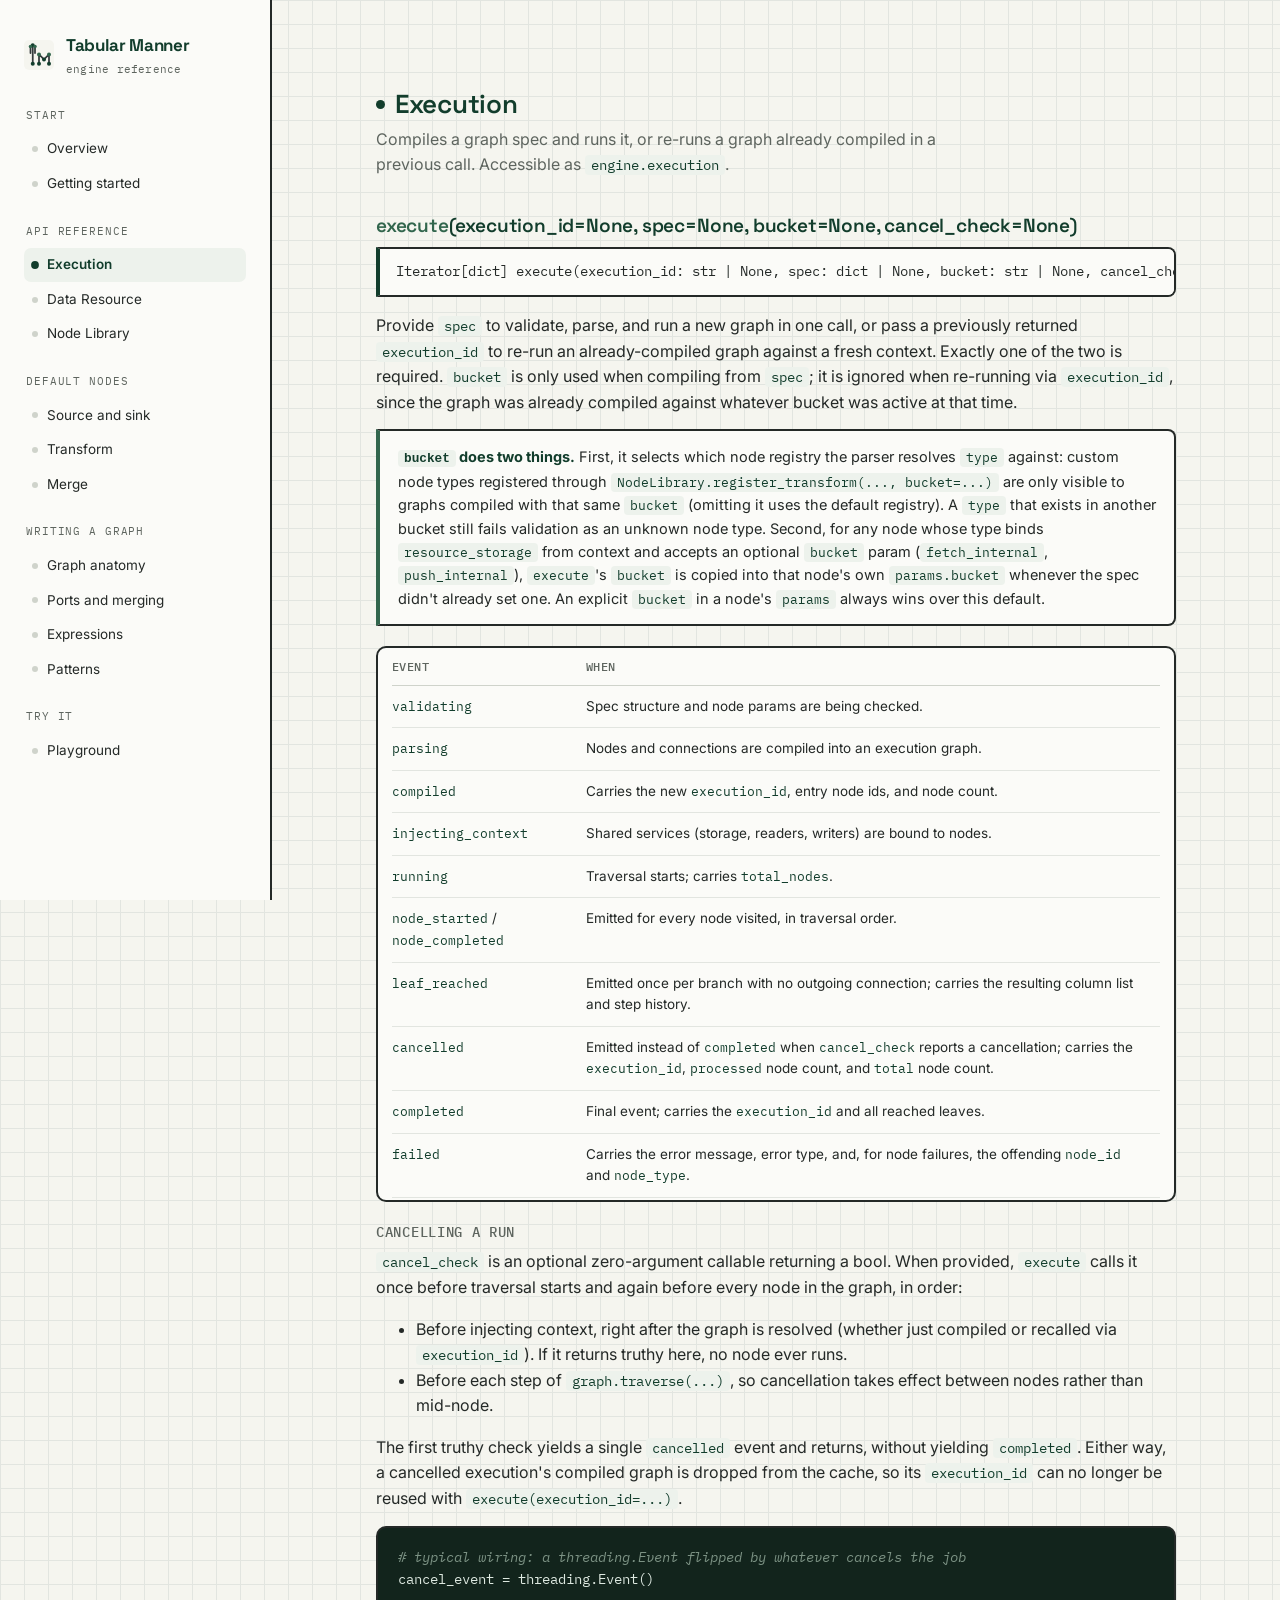
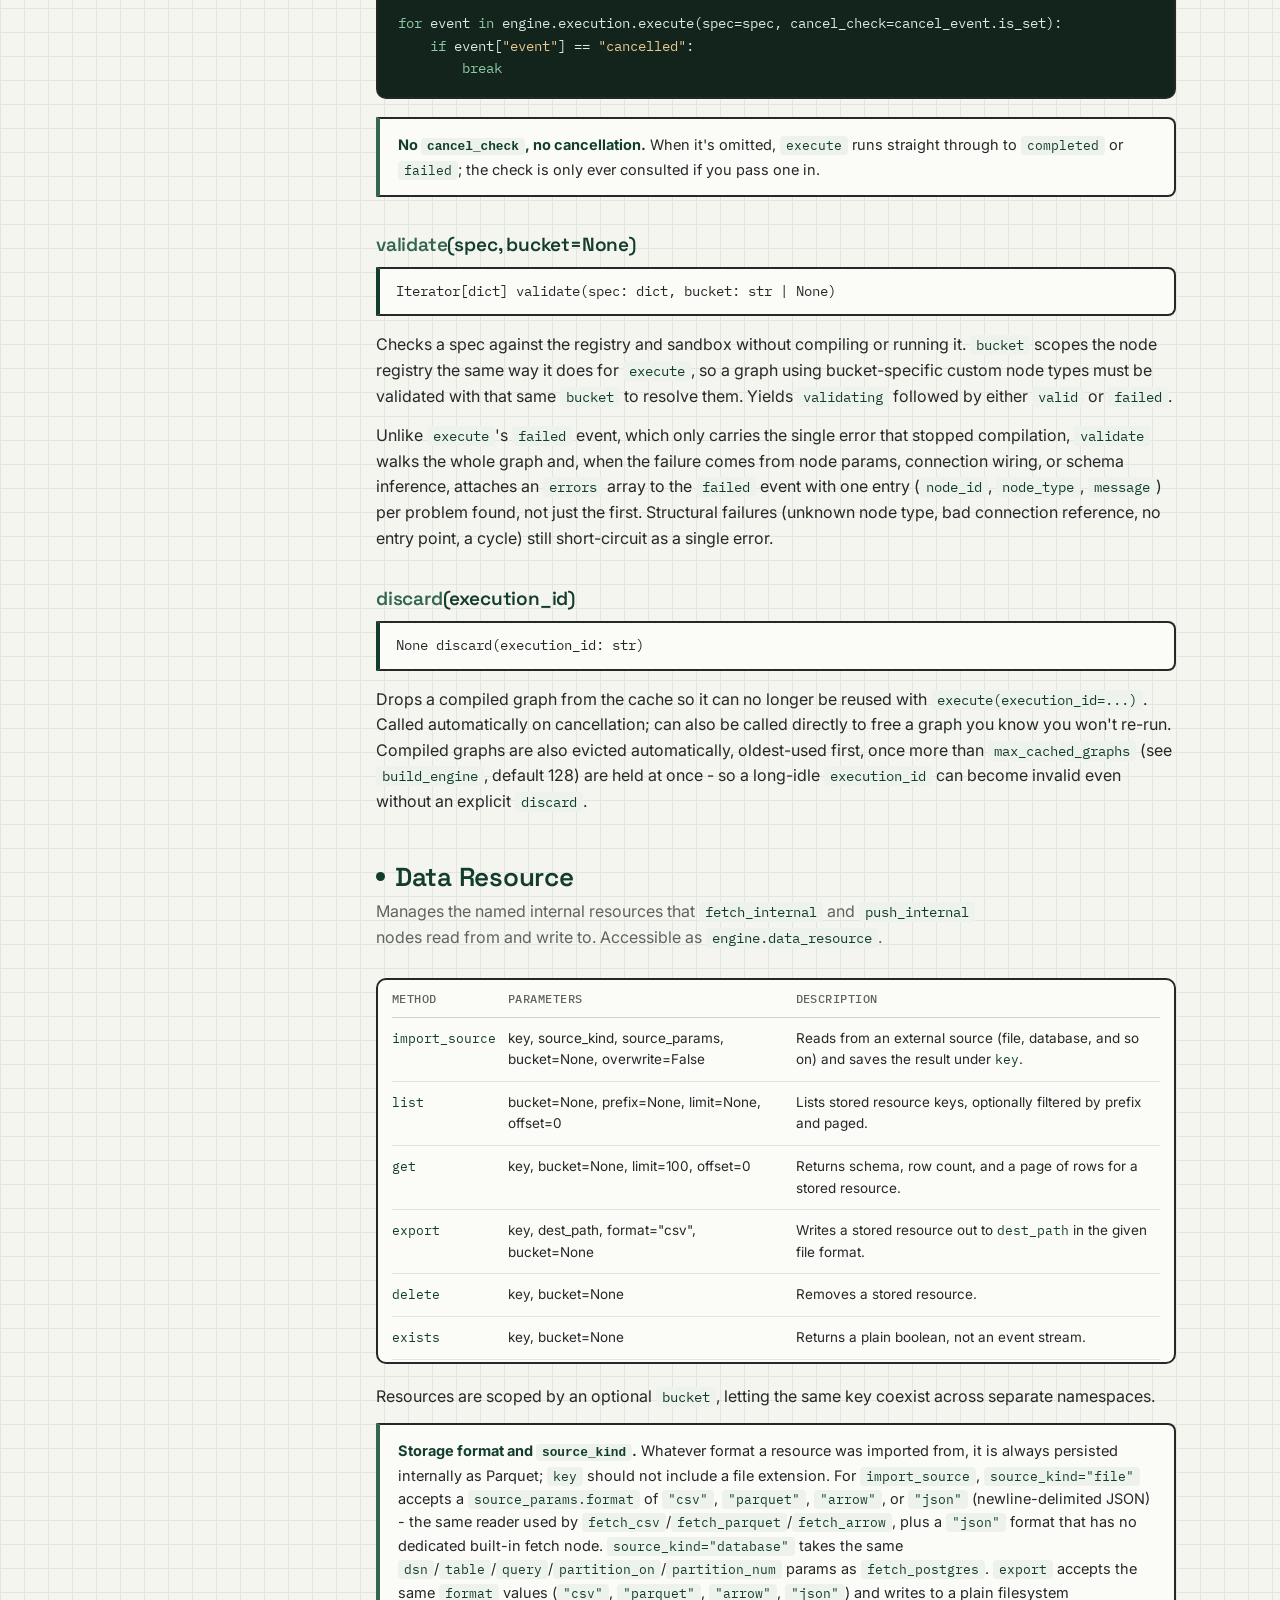
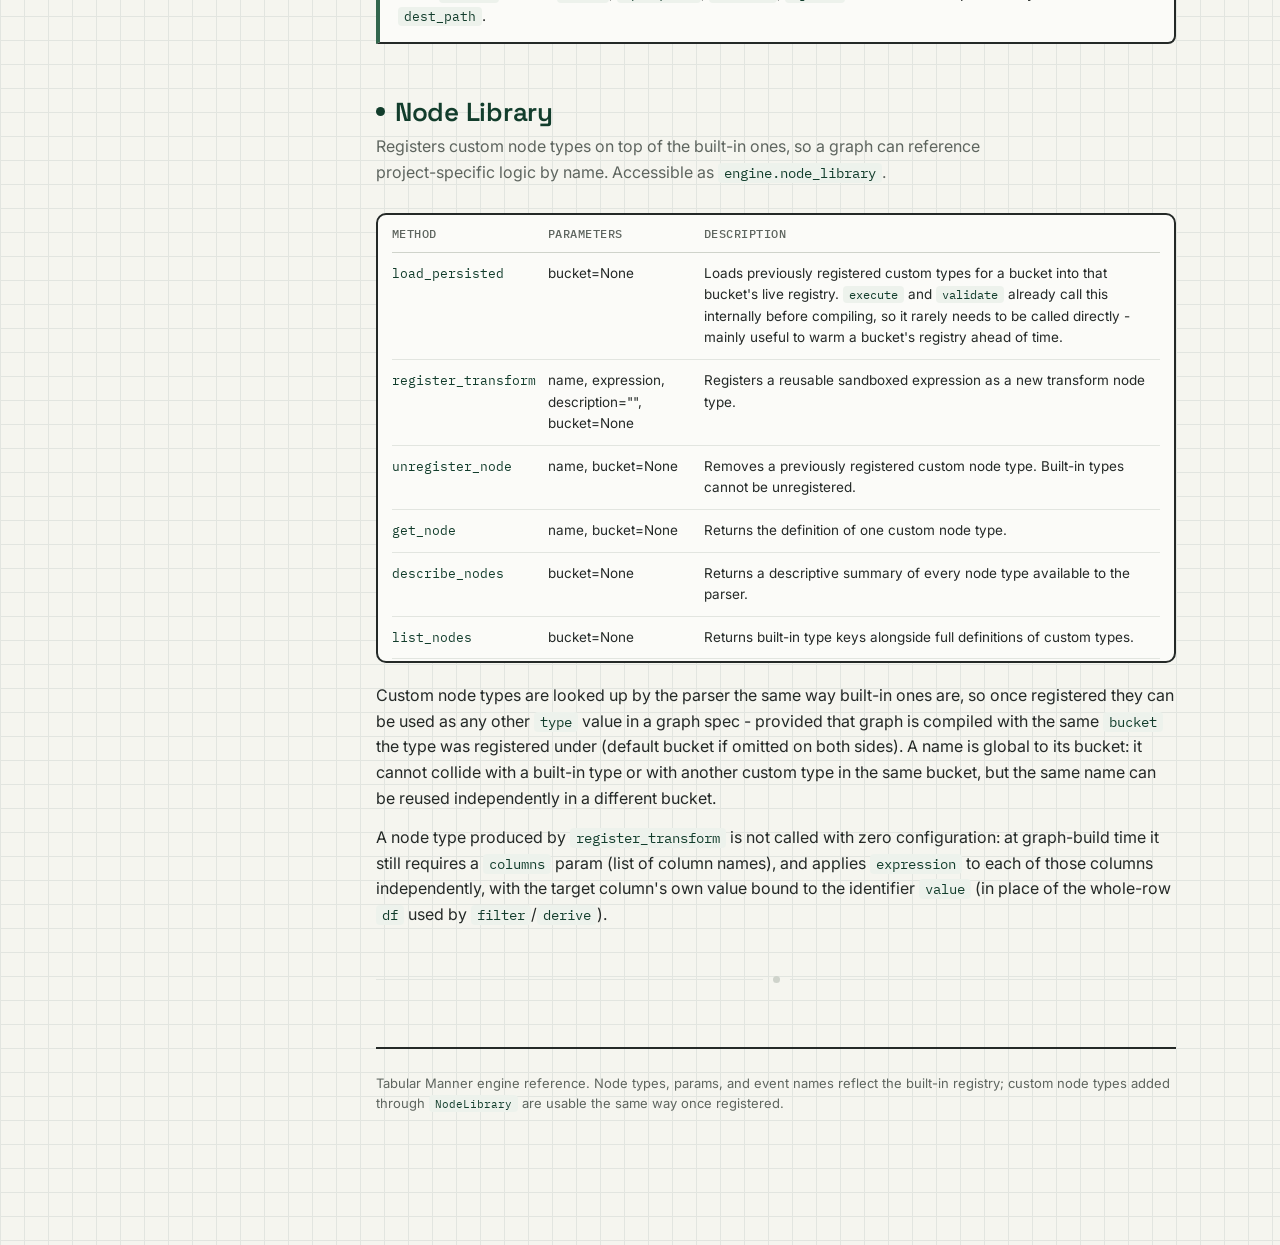
==== commit 52ecd98e: "feature(resource): expose export api for engine" ====
--- a/docs/api-reference.html
+++ b/docs/api-reference.html
@@ -169,6 +169,7 @@
               <tr><td><code>import_source</code></td><td class="muted">key, source_kind, source_params, bucket=None, overwrite=False</td><td>Reads from an external source (file, database, and so on) and saves the result under <code>key</code>.</td></tr>
               <tr><td><code>list</code></td><td class="muted">bucket=None, prefix=None, limit=None, offset=0</td><td>Lists stored resource keys, optionally filtered by prefix and paged.</td></tr>
               <tr><td><code>get</code></td><td class="muted">key, bucket=None, limit=100, offset=0</td><td>Returns schema, row count, and a page of rows for a stored resource.</td></tr>
+              <tr><td><code>export</code></td><td class="muted">key, dest_path, format="csv", bucket=None</td><td>Writes a stored resource out to <code>dest_path</code> in the given file format.</td></tr>
               <tr><td><code>delete</code></td><td class="muted">key, bucket=None</td><td>Removes a stored resource.</td></tr>
               <tr><td><code>exists</code></td><td class="muted">key, bucket=None</td><td>Returns a plain boolean, not an event stream.</td></tr>
             </tbody>
@@ -176,7 +177,7 @@
         </div>
         <p>Resources are scoped by an optional <code class="inline">bucket</code>, letting the same key coexist across separate namespaces.</p>
         <div class="callout">
-          <strong>Storage format and <code class="inline">source_kind</code>.</strong> Whatever format a resource was imported from, it is always persisted internally as Parquet; <code class="inline">key</code> should not include a file extension. For <code class="inline">import_source</code>, <code class="inline">source_kind="file"</code> accepts a <code class="inline">source_params.format</code> of <code class="inline">"csv"</code>, <code class="inline">"parquet"</code>, <code class="inline">"arrow"</code>, or <code class="inline">"json"</code> (newline-delimited JSON) - the same reader used by <code class="inline">fetch_csv</code>/<code class="inline">fetch_parquet</code>/<code class="inline">fetch_arrow</code>, plus a <code class="inline">"json"</code> format that has no dedicated built-in fetch node. <code class="inline">source_kind="database"</code> takes the same <code class="inline">dsn</code>/<code class="inline">table</code>/<code class="inline">query</code>/<code class="inline">partition_on</code>/<code class="inline">partition_num</code> params as <code class="inline">fetch_postgres</code>.
+          <strong>Storage format and <code class="inline">source_kind</code>.</strong> Whatever format a resource was imported from, it is always persisted internally as Parquet; <code class="inline">key</code> should not include a file extension. For <code class="inline">import_source</code>, <code class="inline">source_kind="file"</code> accepts a <code class="inline">source_params.format</code> of <code class="inline">"csv"</code>, <code class="inline">"parquet"</code>, <code class="inline">"arrow"</code>, or <code class="inline">"json"</code> (newline-delimited JSON) - the same reader used by <code class="inline">fetch_csv</code>/<code class="inline">fetch_parquet</code>/<code class="inline">fetch_arrow</code>, plus a <code class="inline">"json"</code> format that has no dedicated built-in fetch node. <code class="inline">source_kind="database"</code> takes the same <code class="inline">dsn</code>/<code class="inline">table</code>/<code class="inline">query</code>/<code class="inline">partition_on</code>/<code class="inline">partition_num</code> params as <code class="inline">fetch_postgres</code>. <code class="inline">export</code> accepts the same <code class="inline">format</code> values (<code class="inline">"csv"</code>, <code class="inline">"parquet"</code>, <code class="inline">"arrow"</code>, <code class="inline">"json"</code>) and writes to a plain filesystem <code class="inline">dest_path</code>.
         </div>
       </section>
 
